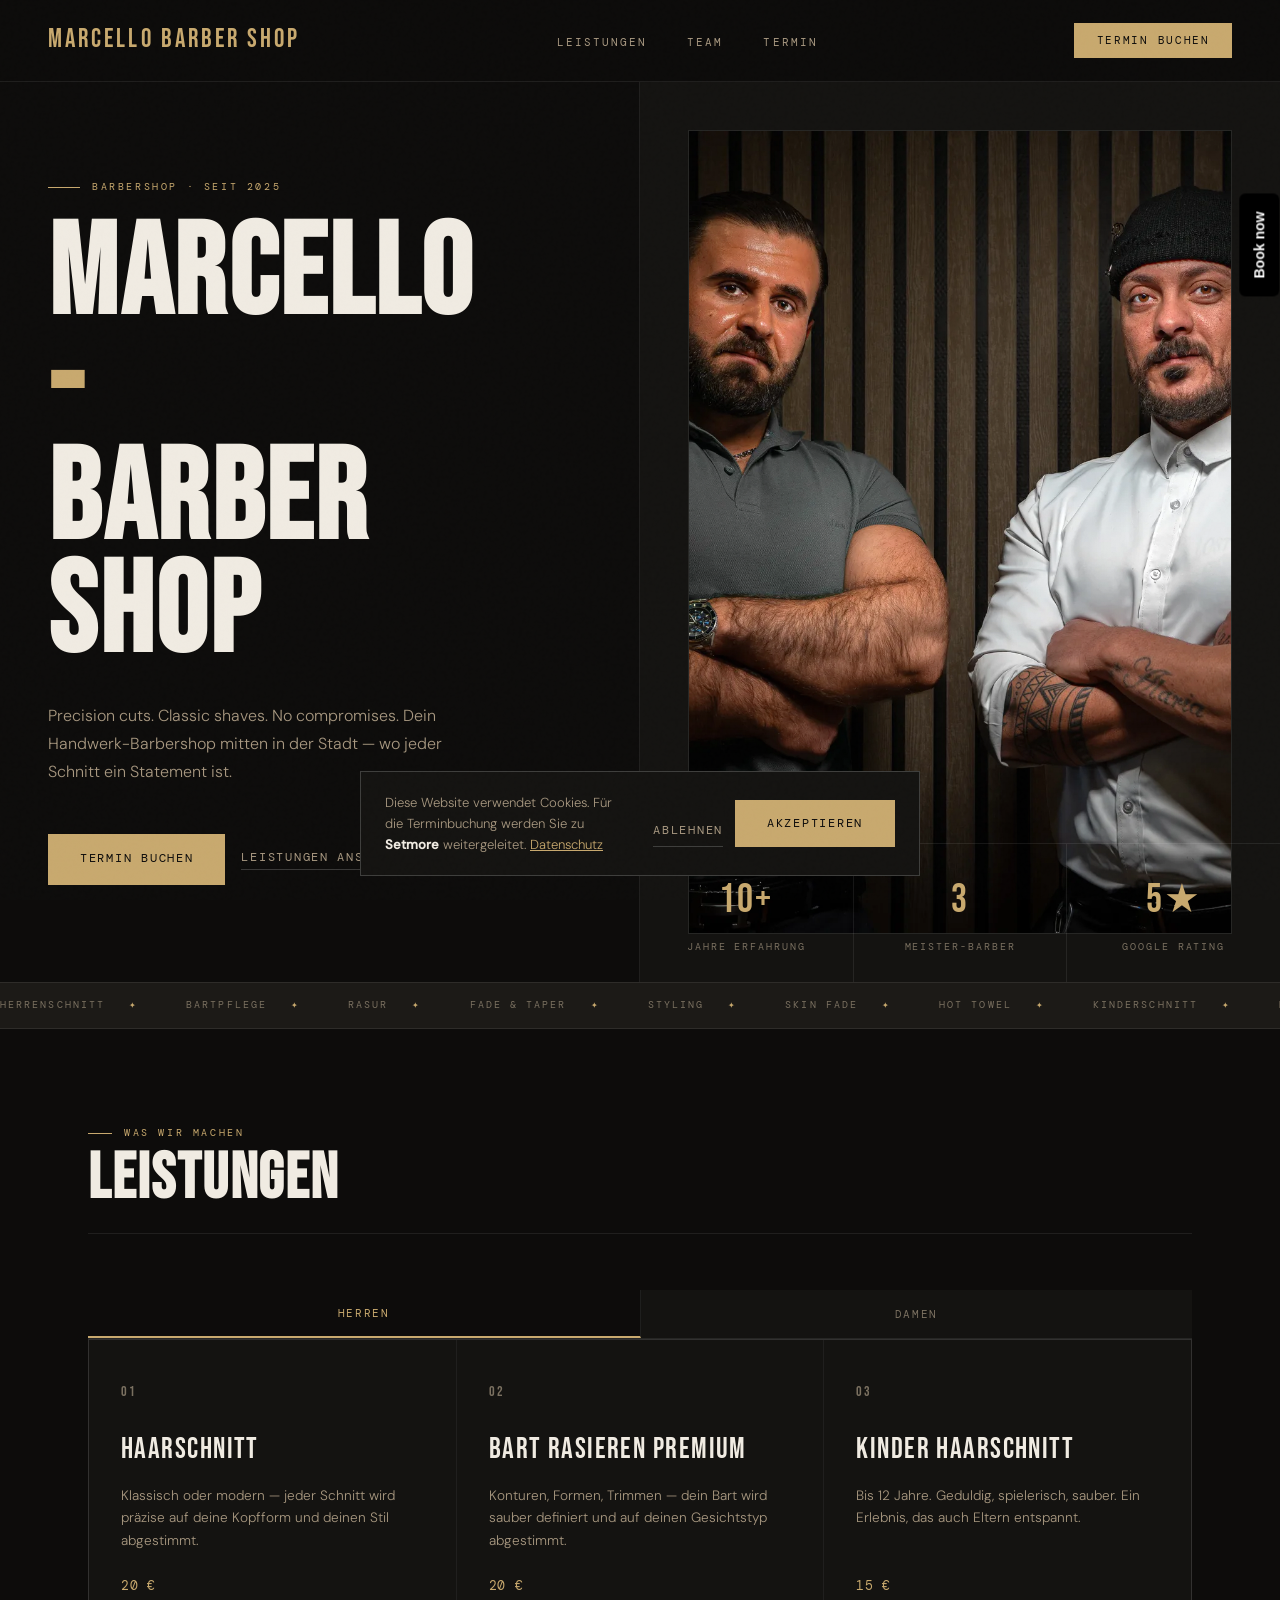
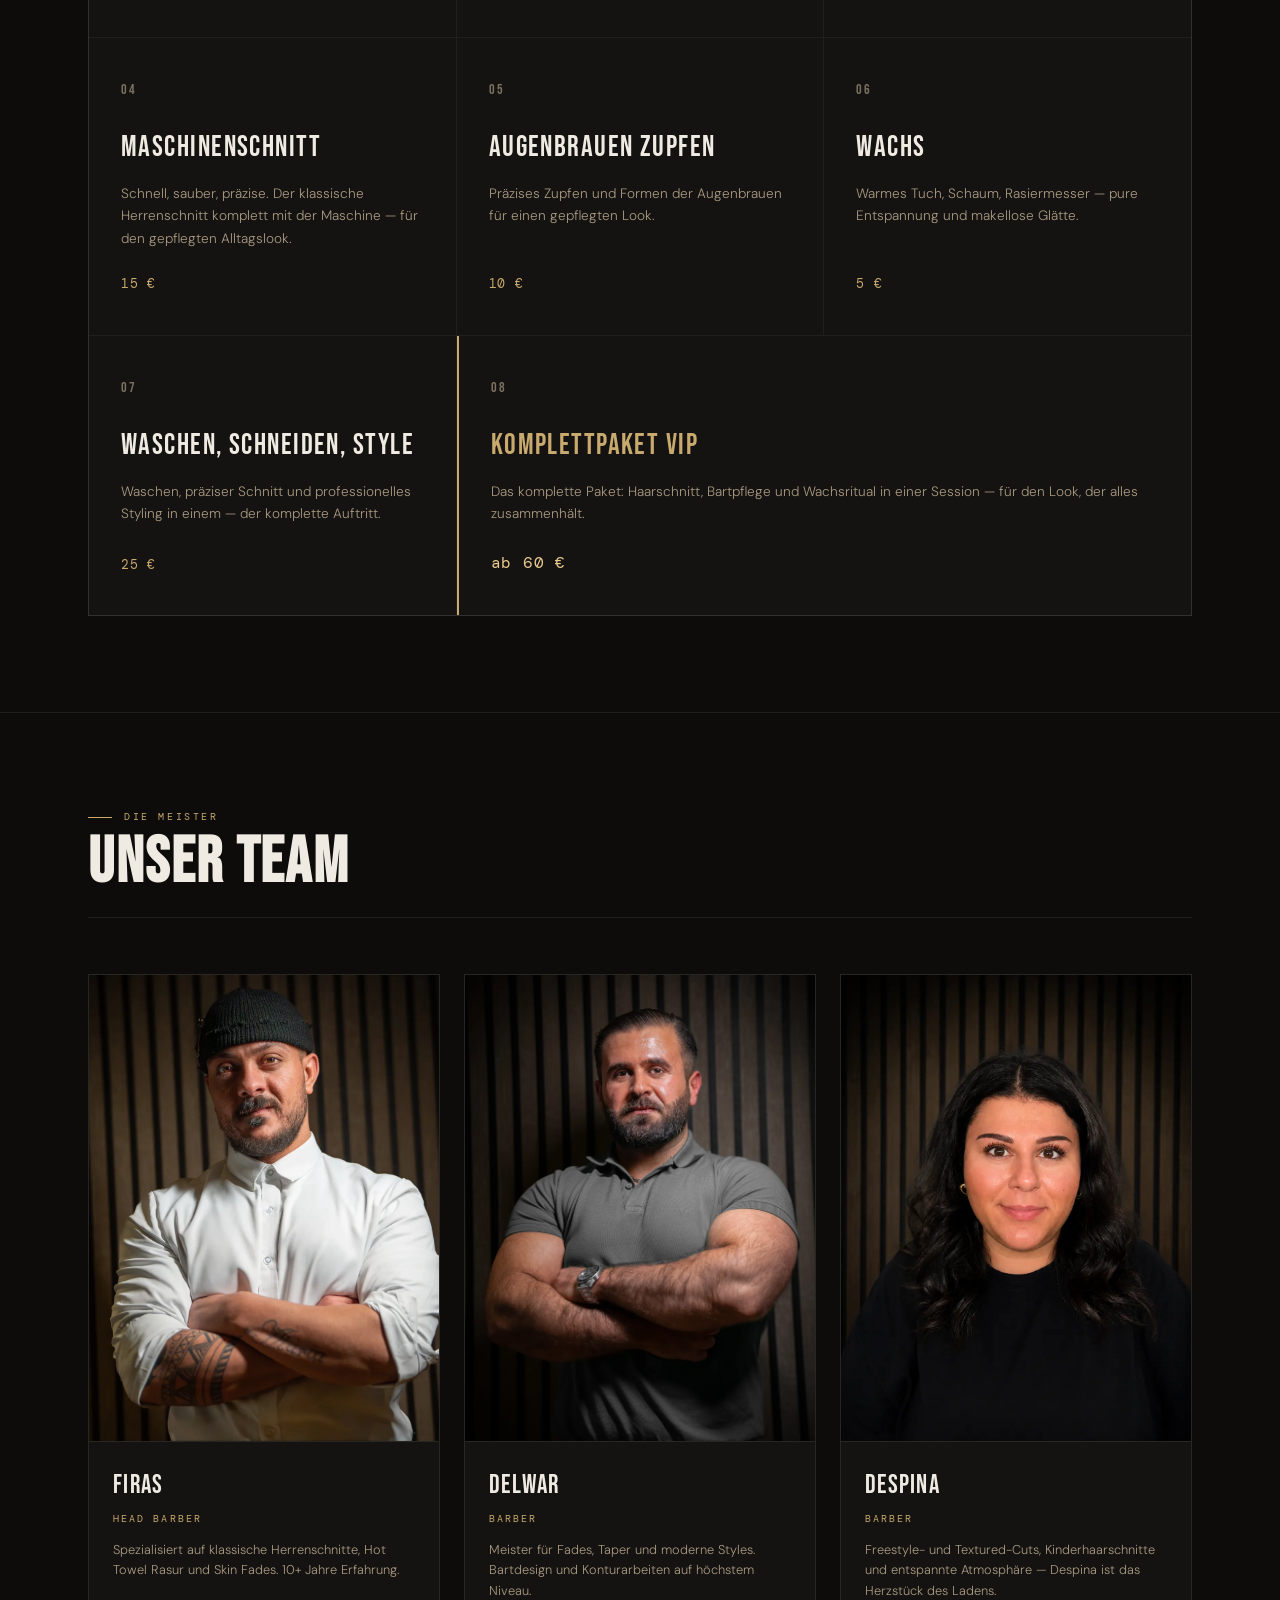
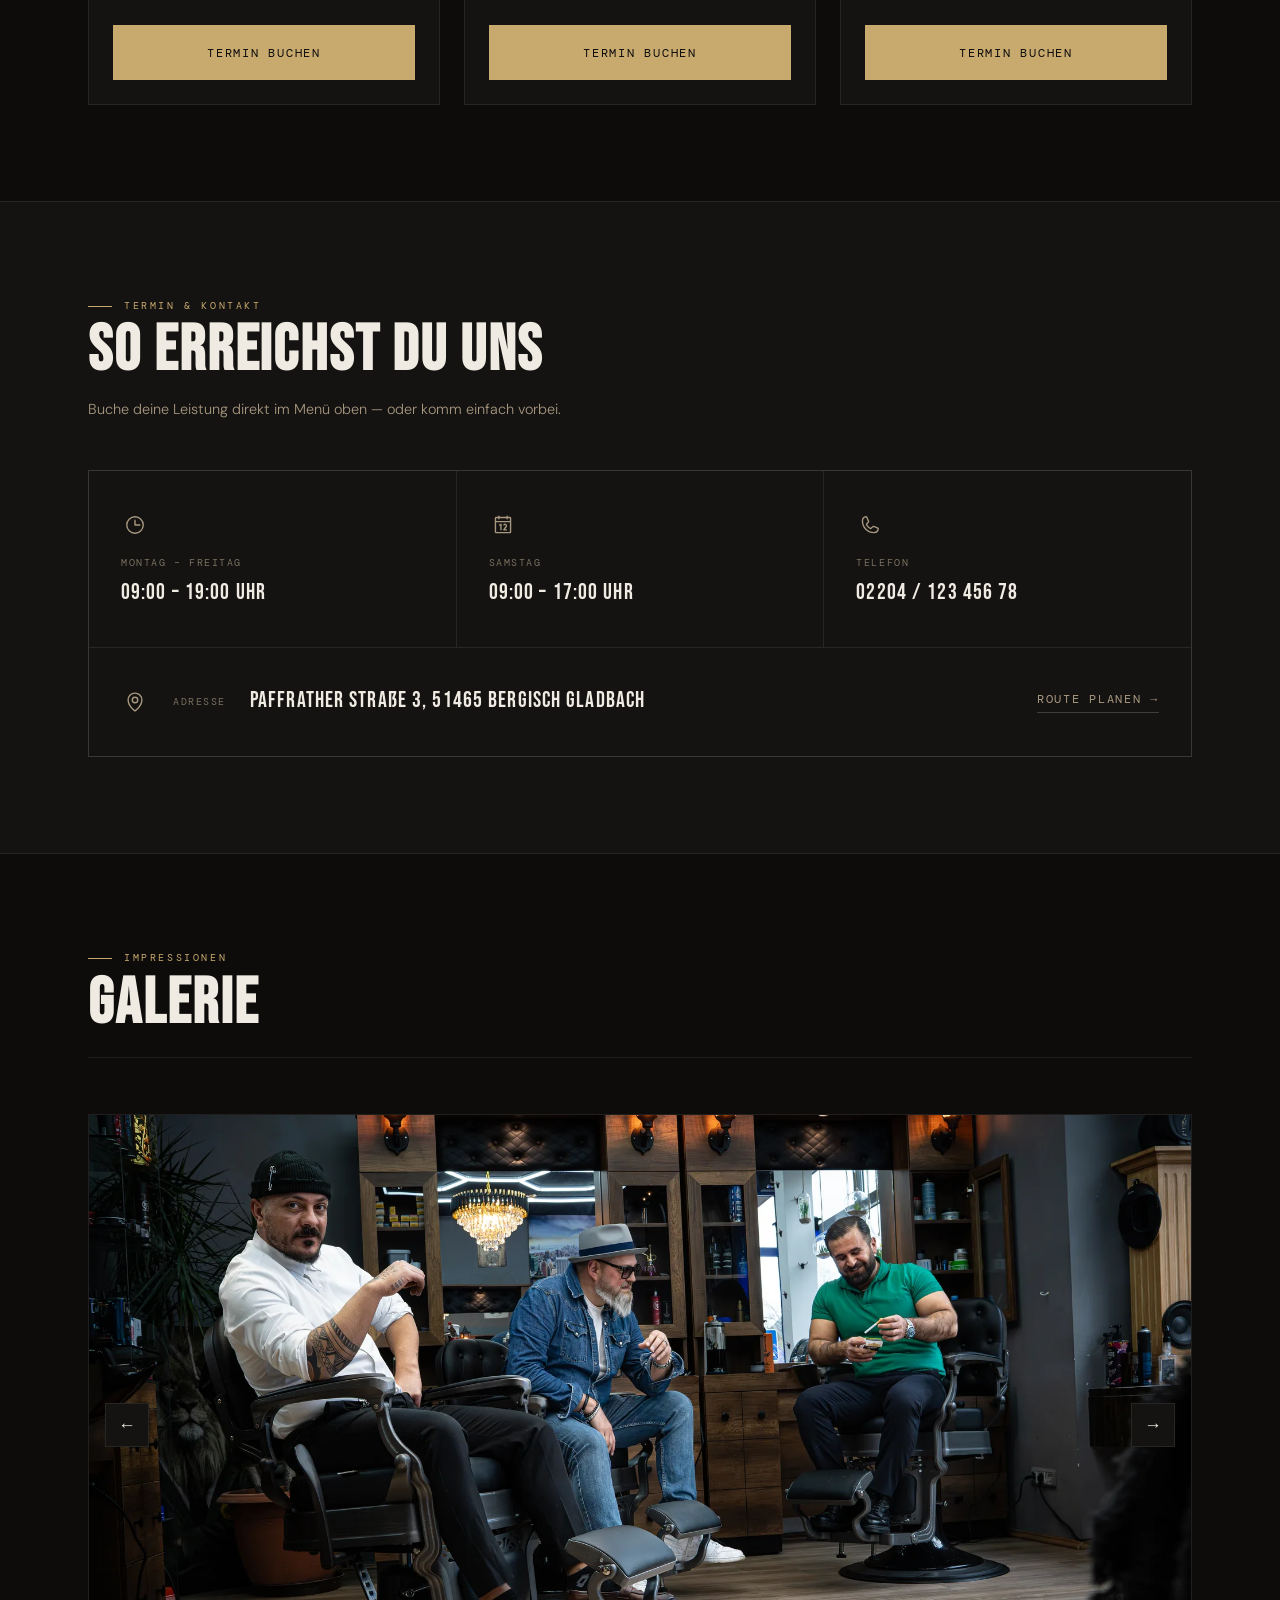
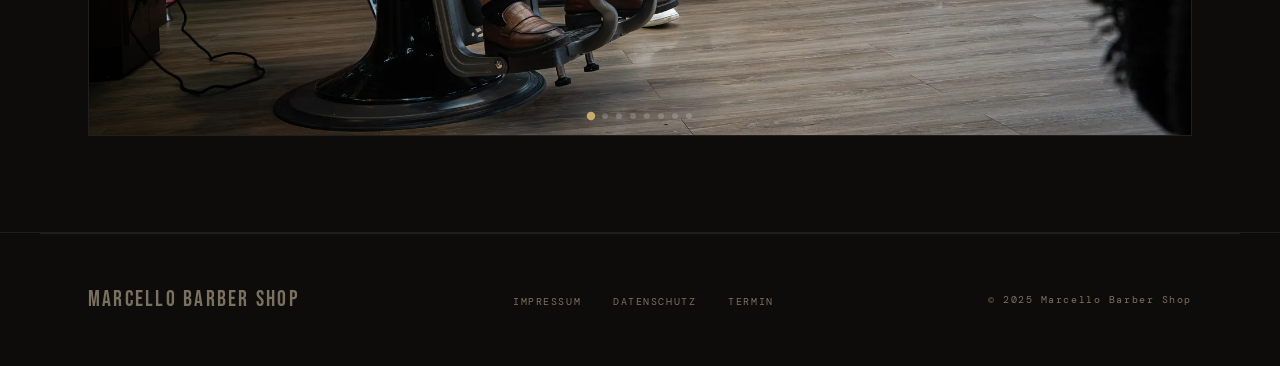
==== index.html @ 6a7c9339 "feat: implement cookie consent banner and integrate Setmore booking links for team members" ====
<!doctype html>
<html lang="de">
  <head>
    <meta charset="UTF-8" />
    <meta name="viewport" content="width=device-width, initial-scale=1.0" />
    <title>Marcello — Barbershop</title>
    <link rel="stylesheet" href="./assets/styles/fonts.css" />
    <link rel="stylesheet" href="./assets/styles/style.css" />
  </head>
  <body>
    <!-- COOKIE BANNER -->
    <div id="cookie-banner" class="cookie-banner" hidden>
      <p class="cookie-text">
        Diese Website verwendet Cookies. Für die Terminbuchung werden Sie zu
        <strong>Setmore</strong> weitergeleitet.
        <a href="./datenschutz.html">Datenschutz</a>
      </p>
      <div class="cookie-actions">
        <button id="cookie-decline" class="btn-secondary">Ablehnen</button>
        <button id="cookie-accept" class="btn-primary">Akzeptieren</button>
      </div>
    </div>

    <!-- NAV -->
    <nav>
      <a class="nav-logo" href="#">Marcello Barber Shop</a>
      <ul class="nav-links">
        <li><a href="#services">Leistungen</a></li>
        <li><a href="#team">Team</a></li>
        <li><a href="#booking">Termin</a></li>
      </ul>
      <a class="nav-cta" href="#booking">Termin buchen</a>
    </nav>

    <!-- HERO -->
    <section class="hero">
      <div class="hero-left">
        <div class="hero-eyebrow">Barbershop · seit 2025</div>
        <h1 class="hero-title">
          Marcello
          <span>-</span>
          Barber Shop
        </h1>
        <p class="hero-desc">
          Precision cuts. Classic shaves. No compromises. Dein
          Handwerk-Barbershop mitten in der Stadt — wo jeder Schnitt ein
          Statement ist.
        </p>
        <div class="hero-actions">
          <a class="btn-primary" href="#booking">Termin buchen</a>
          <a class="btn-secondary" href="#services">Leistungen ansehen</a>
        </div>
      </div>

      <div class="hero-right">
        <div class="hero-img-placeholder">
          <img
            src="./assets/images/hero-2.webp"
            alt="Bild des Friseursalons und des Teams"
            class="hero-img"
          />
        </div>

        <div class="hero-stat-strip">
          <div class="hero-stat">
            <span class="hero-stat-num">10+</span>
            <span class="hero-stat-label">Jahre Erfahrung</span>
          </div>
          <div class="hero-stat">
            <span class="hero-stat-num">3</span>
            <span class="hero-stat-label">Meister-Barber</span>
          </div>
          <div class="hero-stat">
            <span class="hero-stat-num">5★</span>
            <span class="hero-stat-label">Google Rating</span>
          </div>
        </div>
      </div>
    </section>

    <!-- MARQUEE -->
    <div class="marquee-wrap">
      <div class="marquee-track">
        <span class="marquee-item">Herrenschnitt</span>
        <span class="marquee-item">Bartpflege</span>
        <span class="marquee-item">Rasur</span>
        <span class="marquee-item">Fade & Taper</span>
        <span class="marquee-item">Styling</span>
        <span class="marquee-item">Skin Fade</span>
        <span class="marquee-item">Hot Towel</span>
        <span class="marquee-item">Kinderschnitt</span>
        <span class="marquee-item">Herrenschnitt</span>
        <span class="marquee-item">Bartpflege</span>
        <span class="marquee-item">Rasur</span>
        <span class="marquee-item">Fade & Taper</span>
        <span class="marquee-item">Styling</span>
        <span class="marquee-item">Skin Fade</span>
        <span class="marquee-item">Hot Towel</span>
        <span class="marquee-item">Kinderschnitt</span>
      </div>
    </div>

    <!-- SERVICES -->
    <section id="services" class="section">
      <div class="section-header fade-up">
        <div>
          <div class="section-label">Was wir machen</div>
          <h2 class="section-title">Leistungen</h2>
        </div>
      </div>

      <div class="barber-tabs fade-up" id="services-tabs">
        <button class="barber-tab active" data-tab="herren">Herren</button>
        <button class="barber-tab" data-tab="damen">Damen</button>
      </div>

      <div id="services-grid" class="services-grid"></div>
    </section>

    <script src="./assets/js/services.js"></script>

    <hr class="divider" />

    <!-- TEAM -->
    <section id="team" class="section">
      <div class="section-header fade-up">
        <div>
          <div class="section-label">Die Meister</div>
          <h2 class="section-title">Unser Team</h2>
        </div>
        <!-- <a class="btn-secondary" href="#booking">Barber wählen →</a> -->
      </div>

      <div class="team-grid">
        <div class="team-card fade-up">
          <div class="team-photo">
            <img
              src="./assets/images/firas-profile.webp"
              class="team-photo-inner"
              alt="Firas"
            />
          </div>
          <div class="team-info">
            <div class="team-name">Firas</div>
            <div class="team-role">Head Barber</div>
            <p class="team-spec">
              Spezialisiert auf klassische Herrenschnitte, Hot Towel Rasur und
              Skin Fades. 10+ Jahre Erfahrung.
            </p>
            <a
              class="btn-primary team-book-btn"
              href="https://barbershopmarcello.setmore.com/firas"
              target="_blank"
              rel="noopener noreferrer"
              >Termin buchen</a
            >
          </div>
        </div>
        <div class="team-card fade-up">
          <div class="team-photo">
            <img
              src="./assets/images/delwar-profile.webp"
              class="team-photo-inner"
              alt="Delwar"
            />
          </div>
          <div class="team-info">
            <div class="team-name">Delwar</div>
            <div class="team-role">Barber</div>
            <p class="team-spec">
              Meister für Fades, Taper und moderne Styles. Bartdesign und
              Konturarbeiten auf höchstem Niveau.
            </p>
            <a
              class="btn-primary team-book-btn"
              href="https://barbershopmarcello.setmore.com/delwar"
              target="_blank"
              rel="noopener noreferrer"
              >Termin buchen</a
            >
          </div>
        </div>
        <div class="team-card fade-up">
          <div class="team-photo">
            <img
              src="./assets/images/despina-profile.webp"
              class="team-photo-inner"
              alt="Despina"
            />
          </div>
          <div class="team-info">
            <div class="team-name">Despina</div>
            <div class="team-role">Barber</div>
            <p class="team-spec">
              Freestyle- und Textured-Cuts, Kinderhaarschnitte und entspannte
              Atmosphäre — Despina ist das Herzstück des Ladens.
            </p>
            <a
              class="btn-primary team-book-btn"
              href="https://barbershopmarcello.setmore.com/despina"
              target="_blank"
              rel="noopener noreferrer"
              >Termin buchen</a
            >
          </div>
        </div>
      </div>
    </section>

    <!-- BOOKING -->
    <section id="booking">
      <div class="booking-inner">
        <div class="booking-header fade-up">
          <div class="section-label">Termin & Kontakt</div>
          <h2 class="section-title">So erreichst du uns</h2>
          <p class="booking-sub">
            Buche deine Leistung direkt im Menü oben — oder komm einfach vorbei.
          </p>
        </div>

        <div class="info-grid fade-up">
          <div class="info-card">
            <div class="info-card-icon">
              <img
                src="./assets/icons/clock.svg"
                alt="Öffnungszeiten"
                width="22"
                height="22"
              />
            </div>
            <div class="info-card-label">Montag – Freitag</div>
            <div class="info-card-value">09:00 – 19:00 Uhr</div>
          </div>

          <div class="info-card">
            <div class="info-card-icon">
              <img
                src="./assets/icons/calendar.svg"
                alt="Samstag"
                width="22"
                height="22"
              />
            </div>
            <div class="info-card-label">Samstag</div>
            <div class="info-card-value">09:00 – 17:00 Uhr</div>
          </div>

          <div class="info-card">
            <div class="info-card-icon">
              <img
                src="./assets/icons/phone.svg"
                alt="Telefon"
                width="22"
                height="22"
              />
            </div>
            <div class="info-card-label">Telefon</div>
            <div class="info-card-value">
              <a class="phone-link" href="tel:0220412345678"
                >02204 / 123 456 78</a
              >
            </div>
          </div>

          <div class="info-card info-card--wide">
            <div class="info-card-icon">
              <img
                src="./assets/icons/map-pin.svg"
                alt="Adresse"
                width="22"
                height="22"
              />
            </div>
            <div class="info-card-label">Adresse</div>
            <div class="info-card-value">
              Paffrather Straße 3, 51465 Bergisch Gladbach
            </div>
            <a
              href="https://maps.app.goo.gl/yTPuYgtQNsbe4wLJ9"
              target="_blank"
              class="btn-secondary info-card-cta"
              >Route planen →</a
            >
          </div>
        </div>
      </div>
    </section>

    <!-- GALLERY -->
    <section id="gallery" class="section">
      <div class="section-header fade-up">
        <div>
          <div class="section-label">Impressionen</div>
          <h2 class="section-title">Galerie</h2>
        </div>
      </div>

      <div class="slider-wrapper fade-up">
        <div class="slider" id="gallery-slider">
          <div class="slide">
            <img
              src="./assets/images/hero.webp"
              alt="Barbershop Impressionen"
            />
          </div>
          <div class="slide">
            <img
              src="./assets/images/A7408112.webp"
              alt="Barbershop Impressionen"
            />
          </div>
          <div class="slide">
            <img
              src="./assets/images/A7408158.webp"
              alt="Barbershop Impressionen"
            />
          </div>
          <div class="slide">
            <img
              src="./assets/images/A7408289.webp"
              alt="Barbershop Impressionen"
            />
          </div>
          <div class="slide">
            <img
              src="./assets/images/A7408264.webp"
              alt="Barbershop Impressionen"
            />
          </div>
          <div class="slide">
            <img
              src="./assets/images/A7408297.webp"
              alt="Barbershop Impressionen"
            />
          </div>
          <div class="slide">
            <img
              src="./assets/images/A7408336.webp"
              alt="Barbershop Impressionen"
            />
          </div>
          <div class="slide">
            <img
              src="./assets/images/A7408485.webp"
              alt="Barbershop Impressionen"
            />
          </div>
        </div>

        <button
          class="slider-btn slider-btn--prev"
          aria-label="Vorheriges Bild"
        >
          &#8592;
        </button>
        <button class="slider-btn slider-btn--next" aria-label="Nächstes Bild">
          &#8594;
        </button>

        <div class="slider-dots" id="slider-dots"></div>
      </div>
    </section>

    <hr class="divider" />

    <!-- FOOTER -->
    <footer>
      <div class="footer-logo">Marcello Barber Shop</div>
      <ul class="footer-links">
        <li><a href="./impressum.html">Impressum</a></li>
        <li><a href="./datenschutz.html">Datenschutz</a></li>
        <li><a href="#booking">Termin</a></li>
      </ul>
      <div class="footer-copy">© 2025 Marcello Barber Shop</div>
    </footer>

    <script>
      (function () {
        const slider = document.getElementById("gallery-slider");
        const dotsContainer = document.getElementById("slider-dots");
        const slides = slider.querySelectorAll(".slide");
        let current = 0;

        slides.forEach((_, i) => {
          const dot = document.createElement("button");
          dot.className = "slider-dot" + (i === 0 ? " active" : "");
          dot.setAttribute("aria-label", `Bild ${i + 1}`);
          dot.addEventListener("click", () => goTo(i));
          dotsContainer.appendChild(dot);
        });

        function goTo(n) {
          current = (n + slides.length) % slides.length;
          slider.style.transform = `translateX(-${current * 100}%)`;
          dotsContainer
            .querySelectorAll(".slider-dot")
            .forEach((d, i) => d.classList.toggle("active", i === current));
        }

        document
          .querySelector(".slider-btn--prev")
          .addEventListener("click", () => goTo(current - 1));
        document
          .querySelector(".slider-btn--next")
          .addEventListener("click", () => goTo(current + 1));

        let touchStartX = 0;
        slider.addEventListener(
          "touchstart",
          (e) => {
            touchStartX = e.touches[0].clientX;
          },
          { passive: true },
        );
        slider.addEventListener("touchend", (e) => {
          const diff = touchStartX - e.changedTouches[0].clientX;
          if (Math.abs(diff) > 50) goTo(diff > 0 ? current + 1 : current - 1);
        });
      })();
    </script>

    <script>
      const obs = new IntersectionObserver(
        (entries) => {
          entries.forEach((e) => {
            if (e.isIntersecting) {
              e.target.classList.add("visible");
              obs.unobserve(e.target);
            }
          });
        },
        { threshold: 0.1, rootMargin: "0px 0px -40px 0px" },
      );
      document.querySelectorAll(".fade-up").forEach((el) => obs.observe(el));
    </script>

    <script src="./assets/js/booking-modal.js"></script>
    <script
      id="anywhere_book_now_script"
      src="https://assets.setmore.com/integration/book-now/live/v1/anywhere-book-now.js"
    ></script>
    <button
      id="Anywhere_button_iframe"
      class="anywhere-book-now-button"
      style="
        background-color: #000;
        color: #fff;
        border: none;
        padding: 12px 18px;
        font-size: 14px;
        font-weight: 600;
        border-radius: 6px;
        cursor: pointer;
        position: fixed;
        right: 0;
        top: 25%;
        z-index: 9999;
        transform: translate(30%, 0) rotate(-90deg);
      "
      data-booking-url="https://barbershopmarcello.setmore.com"
      data-new-tab="false"
    >
      Book now
    </button>
  </body>
</html>
---- assets/styles/fonts.css ----
/* Bebas Neue */
@font-face {
  font-family: 'Bebas Neue';
  src: url('../fonts/Bebas_Neue/BebasNeue-Regular.ttf') format('truetype');
  font-weight: 400;
  font-style: normal;
  font-display: swap;
}

/* DM Sans */
@font-face {
  font-family: 'DM Sans';
  src: url('../fonts/DM_Sans/static/DMSans-Light.ttf') format('truetype');
  font-weight: 300;
  font-style: normal;
  font-display: swap;
}

@font-face {
  font-family: 'DM Sans';
  src: url('../fonts/DM_Sans/static/DMSans-Regular.ttf') format('truetype');
  font-weight: 400;
  font-style: normal;
  font-display: swap;
}

@font-face {
  font-family: 'DM Sans';
  src: url('../fonts/DM_Sans/static/DMSans-Medium.ttf') format('truetype');
  font-weight: 500;
  font-style: normal;
  font-display: swap;
}

/* DM Mono */
@font-face {
  font-family: 'DM Mono';
  src: url('../fonts/DM_Mono/DMMono-Regular.ttf') format('truetype');
  font-weight: 400;
  font-style: normal;
  font-display: swap;
}

@font-face {
  font-family: 'DM Mono';
  src: url('../fonts/DM_Mono/DMMono-Medium.ttf') format('truetype');
  font-weight: 500;
  font-style: normal;
  font-display: swap;
}
---- assets/styles/style.css ----
/* Marcello Barber Shop - Main Stylesheet */
/* Imports all modular CSS files */

@import url("base.css");
@import url("navigation.css");
@import url("hero.css");
@import url("components.css");
@import url("sections.css");
@import url("legal.css");
@import url("footer.css");
@import url("responsive.css");
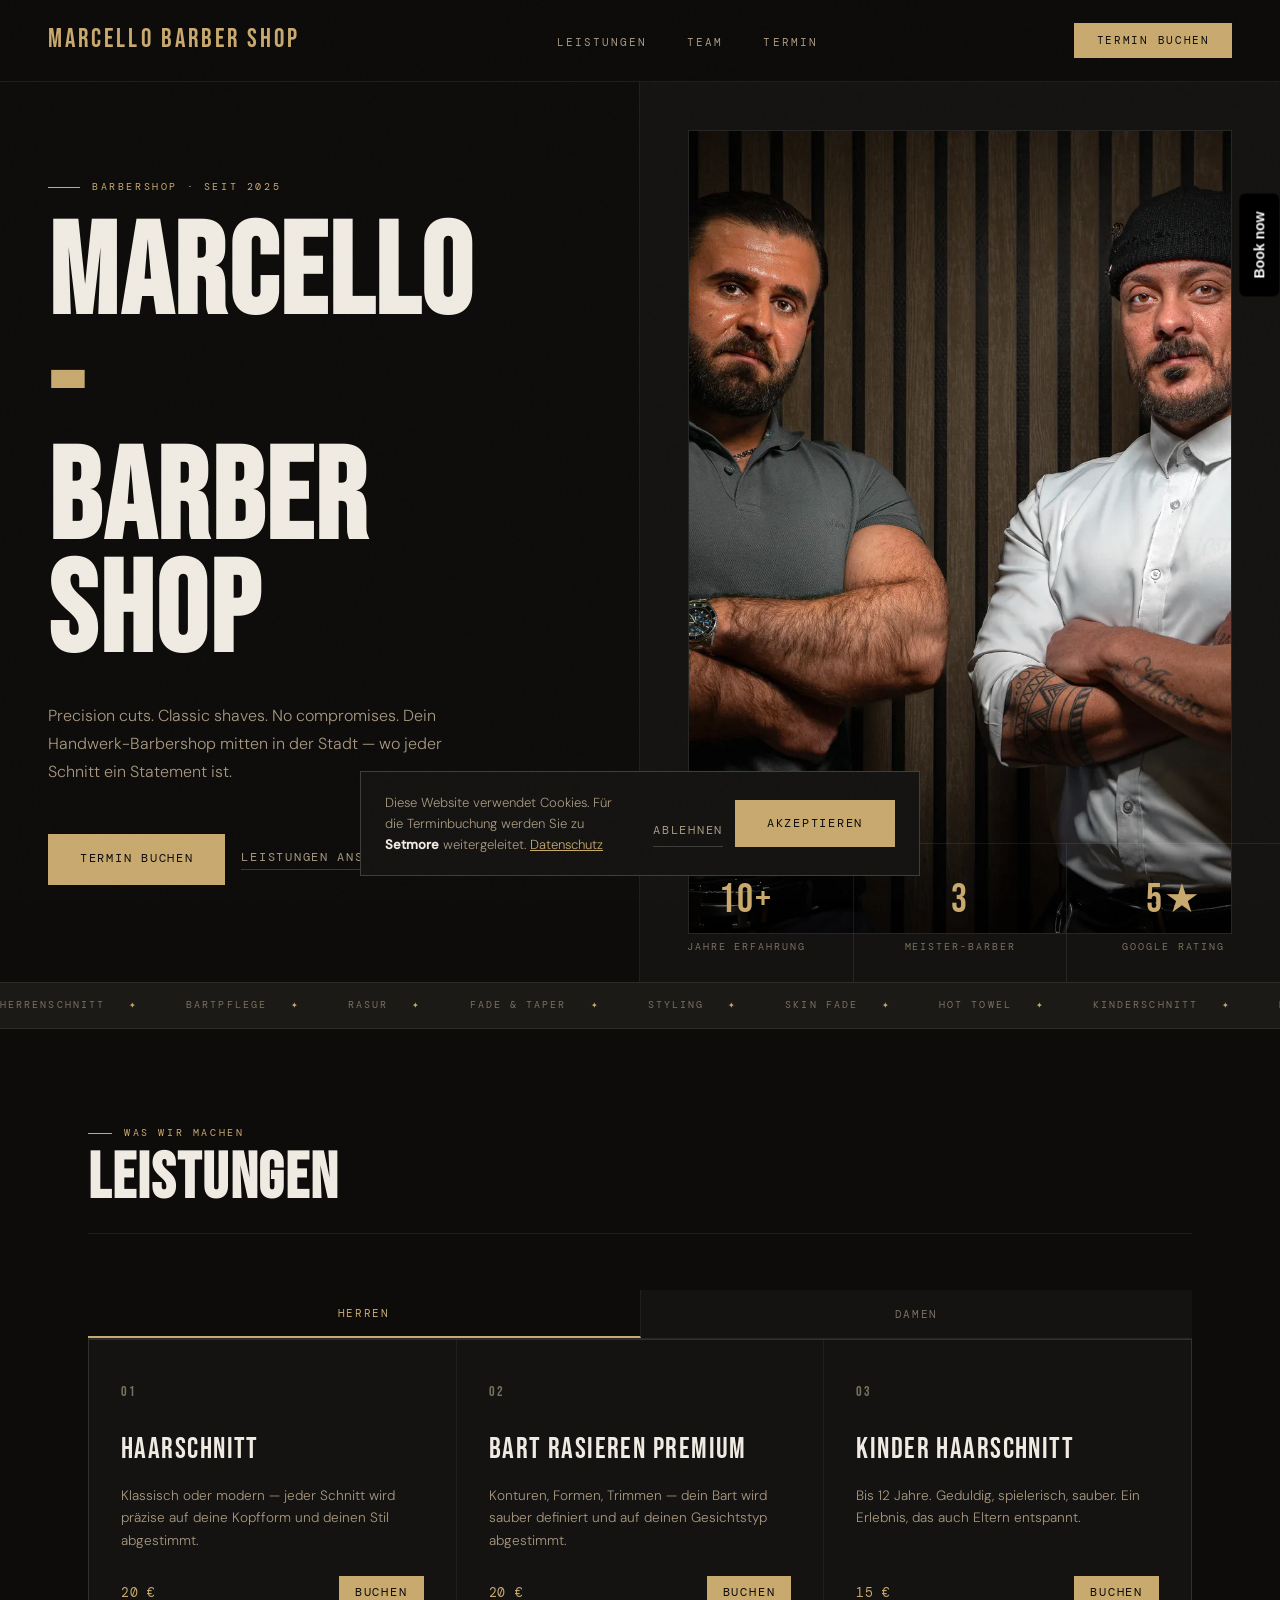
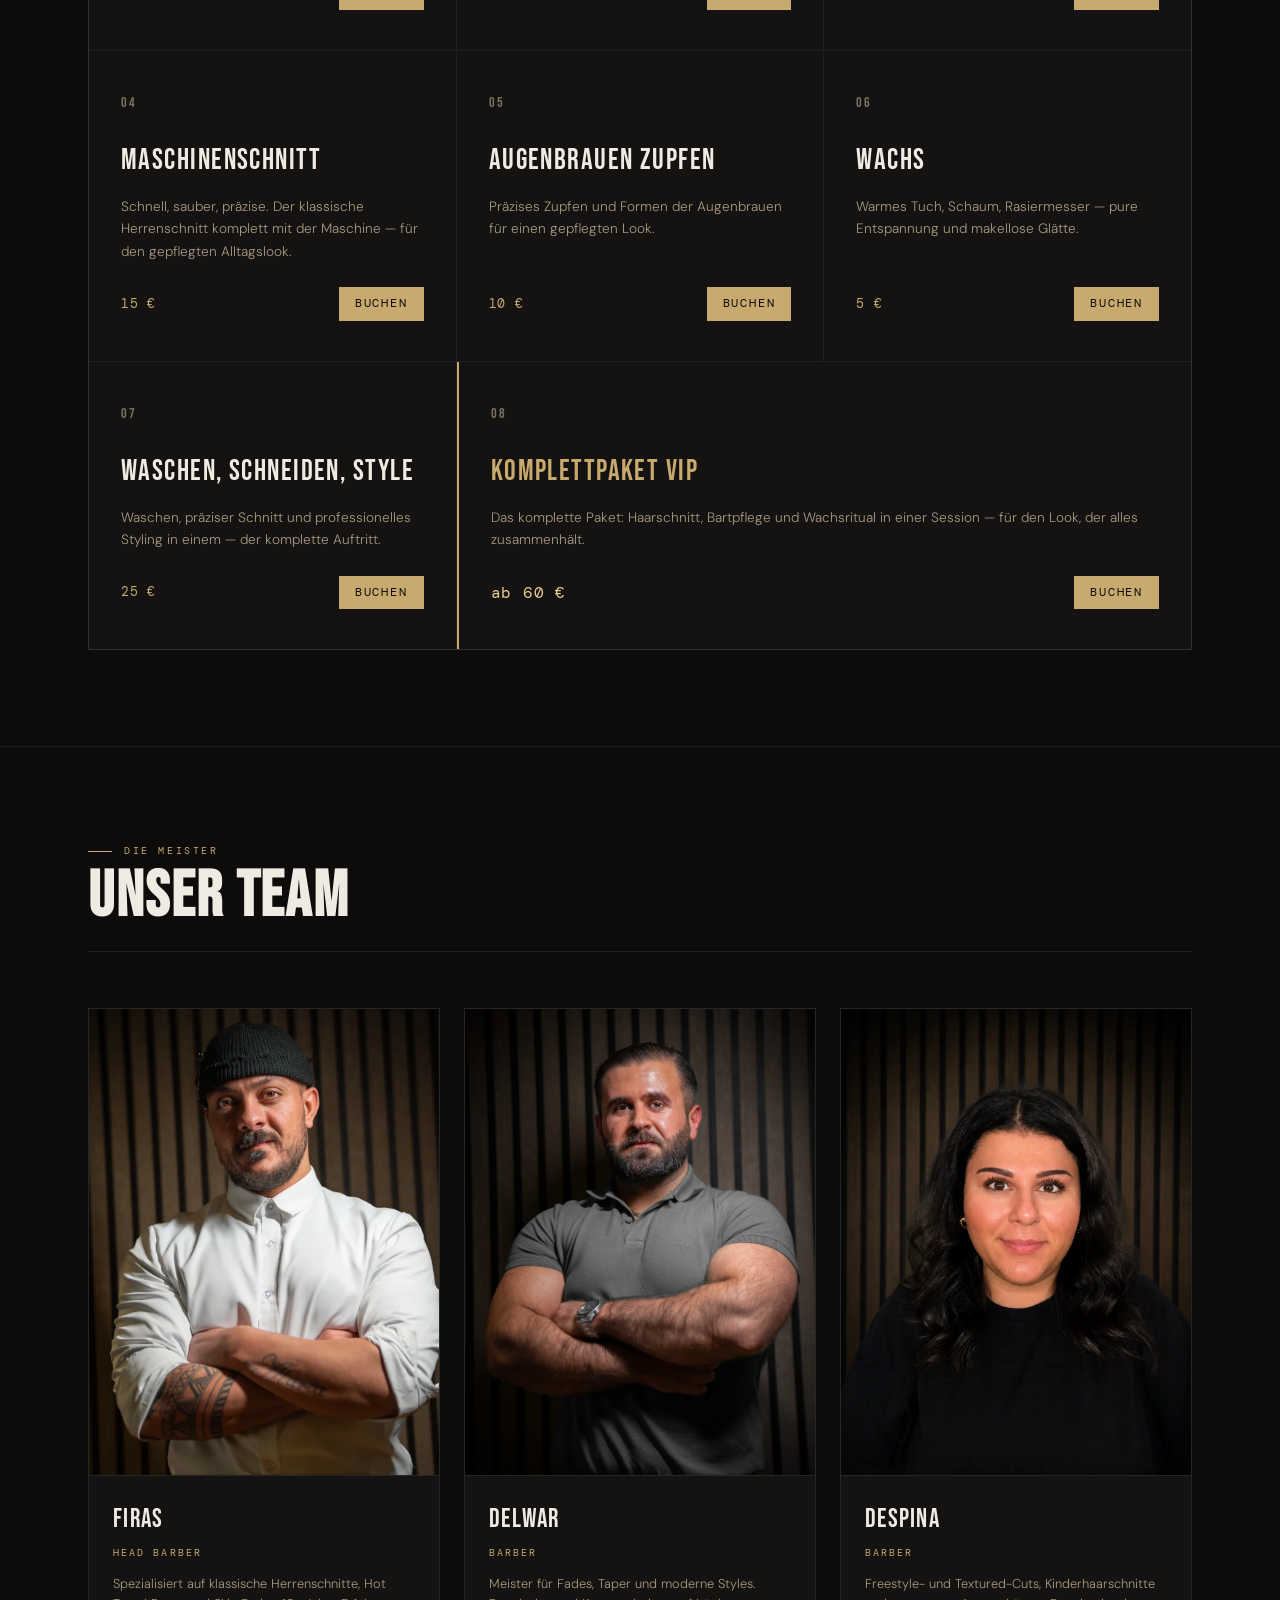
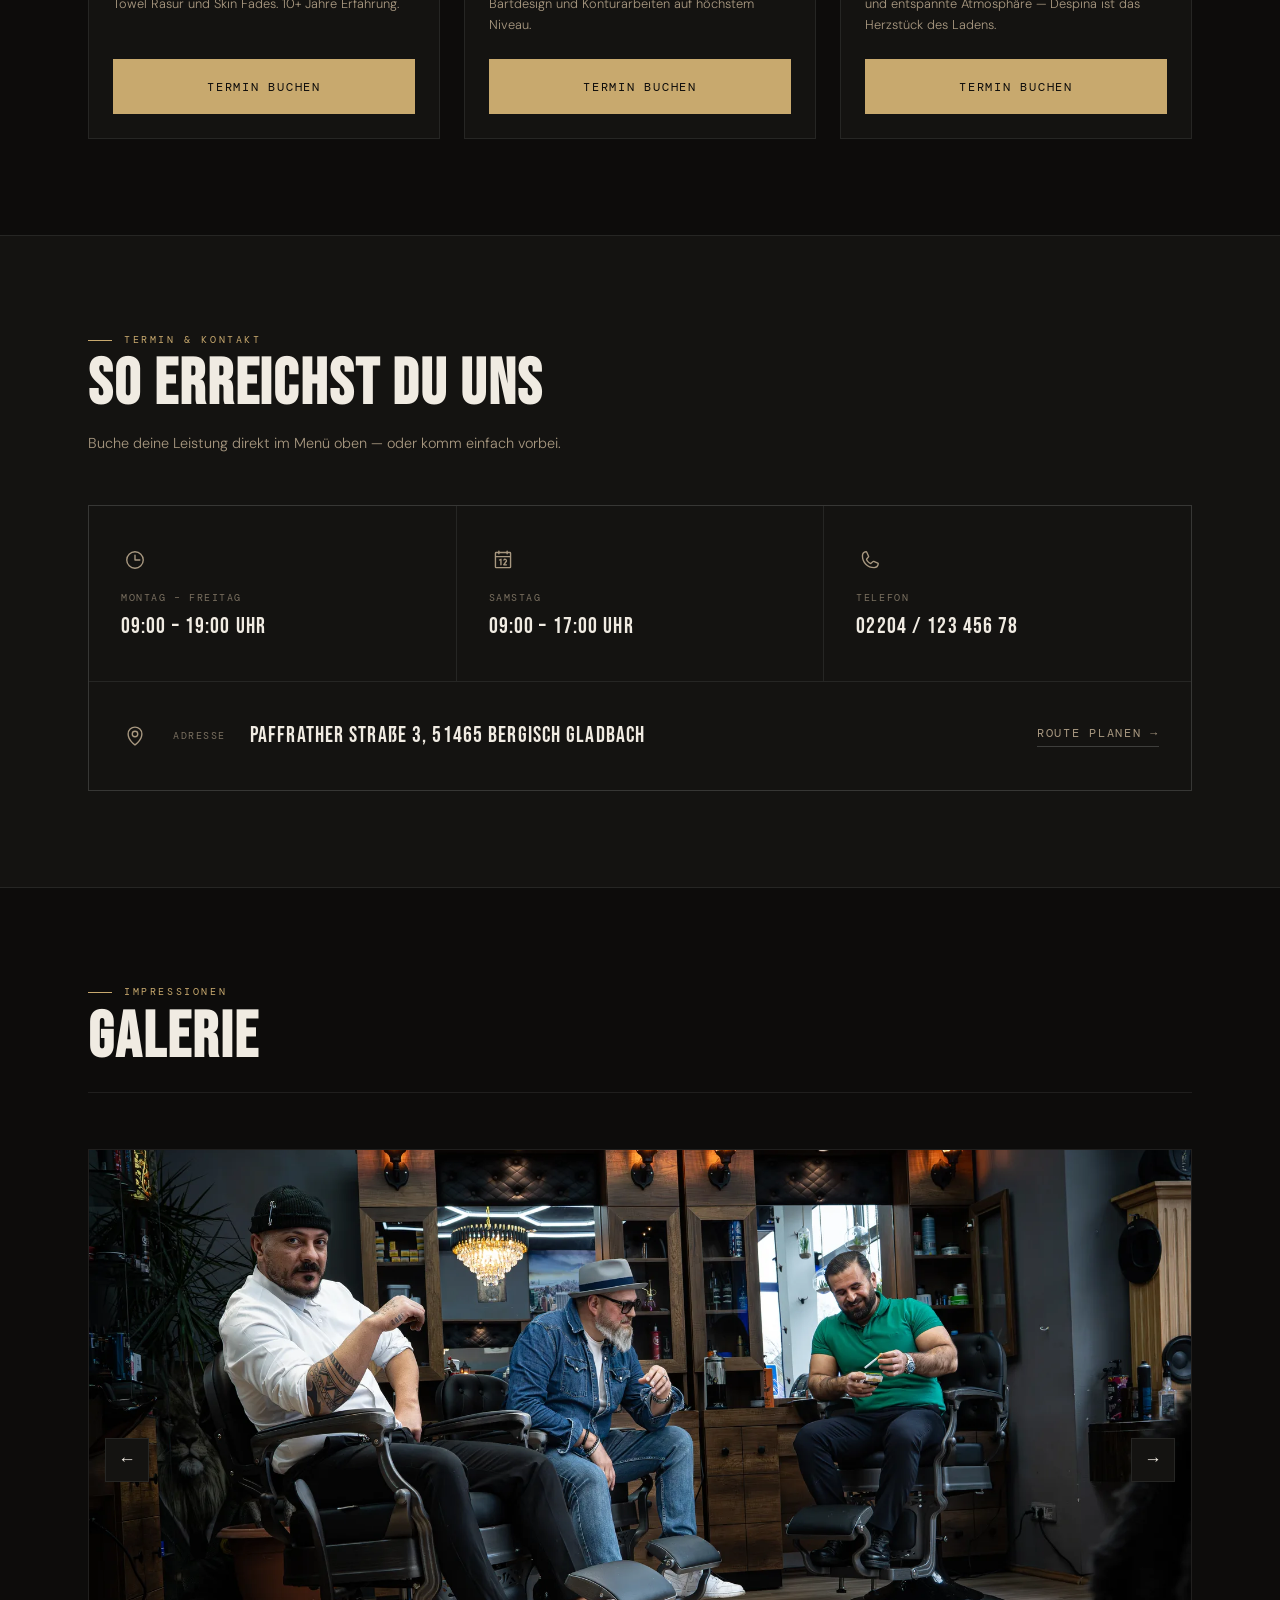
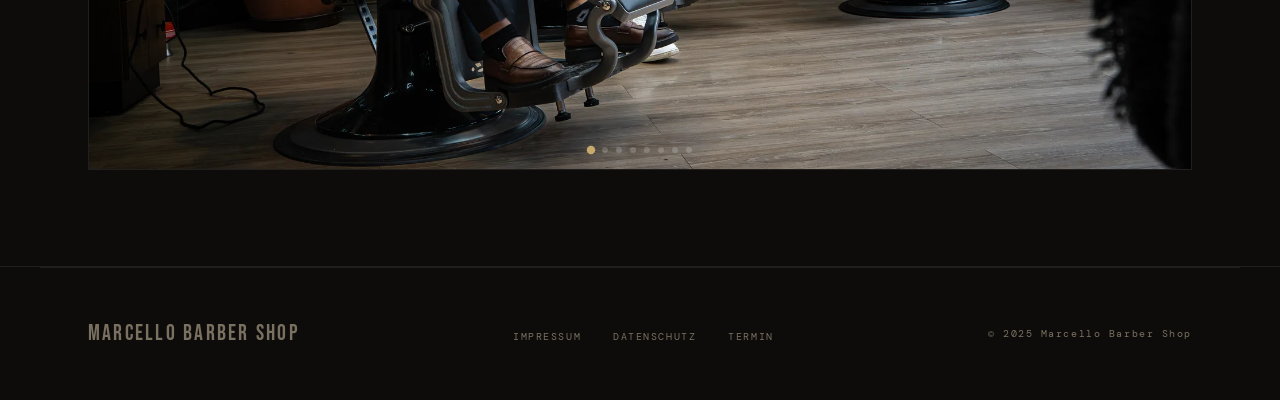
==== commit 9685bb67: "chore: add comment to force update GitHub Pages" ====
--- a/index.html
+++ b/index.html
@@ -464,3 +464,4 @@
     </button>
   </body>
 </html>
+<!-- force update gh pages -->
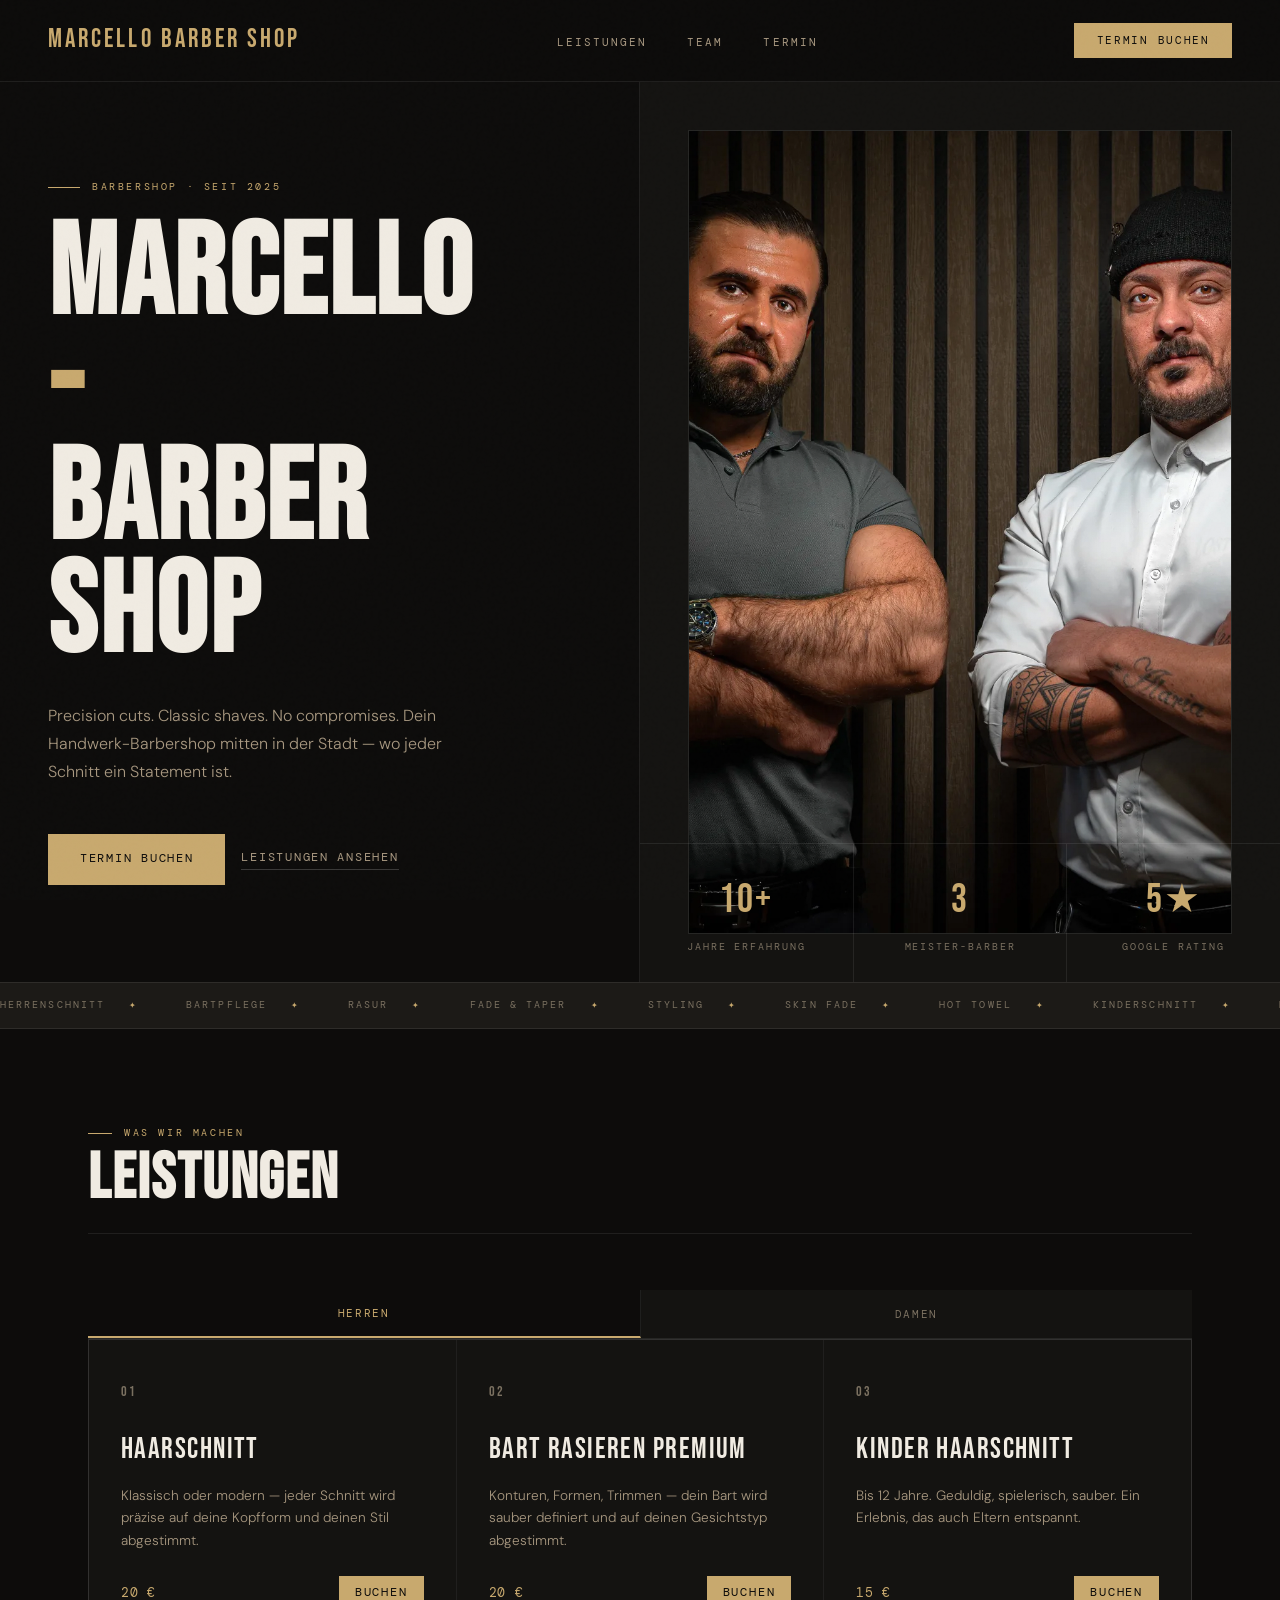
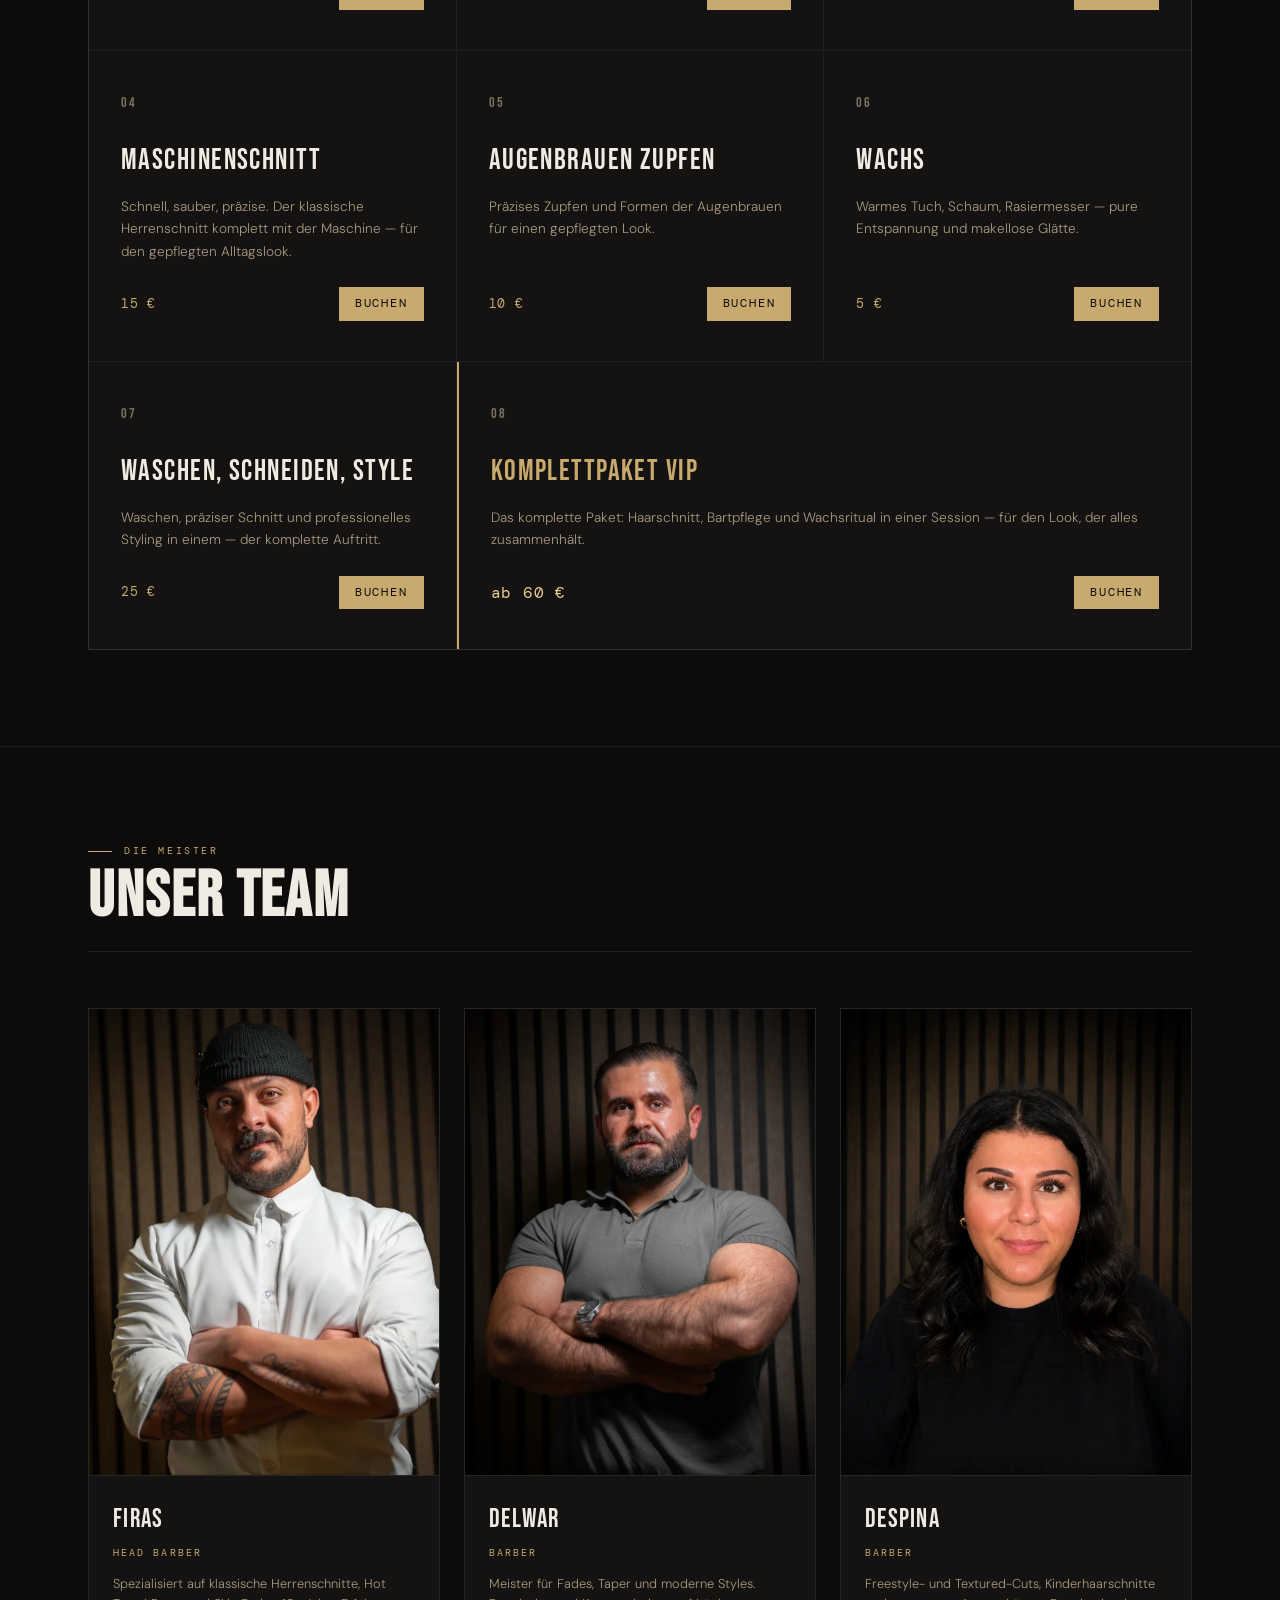
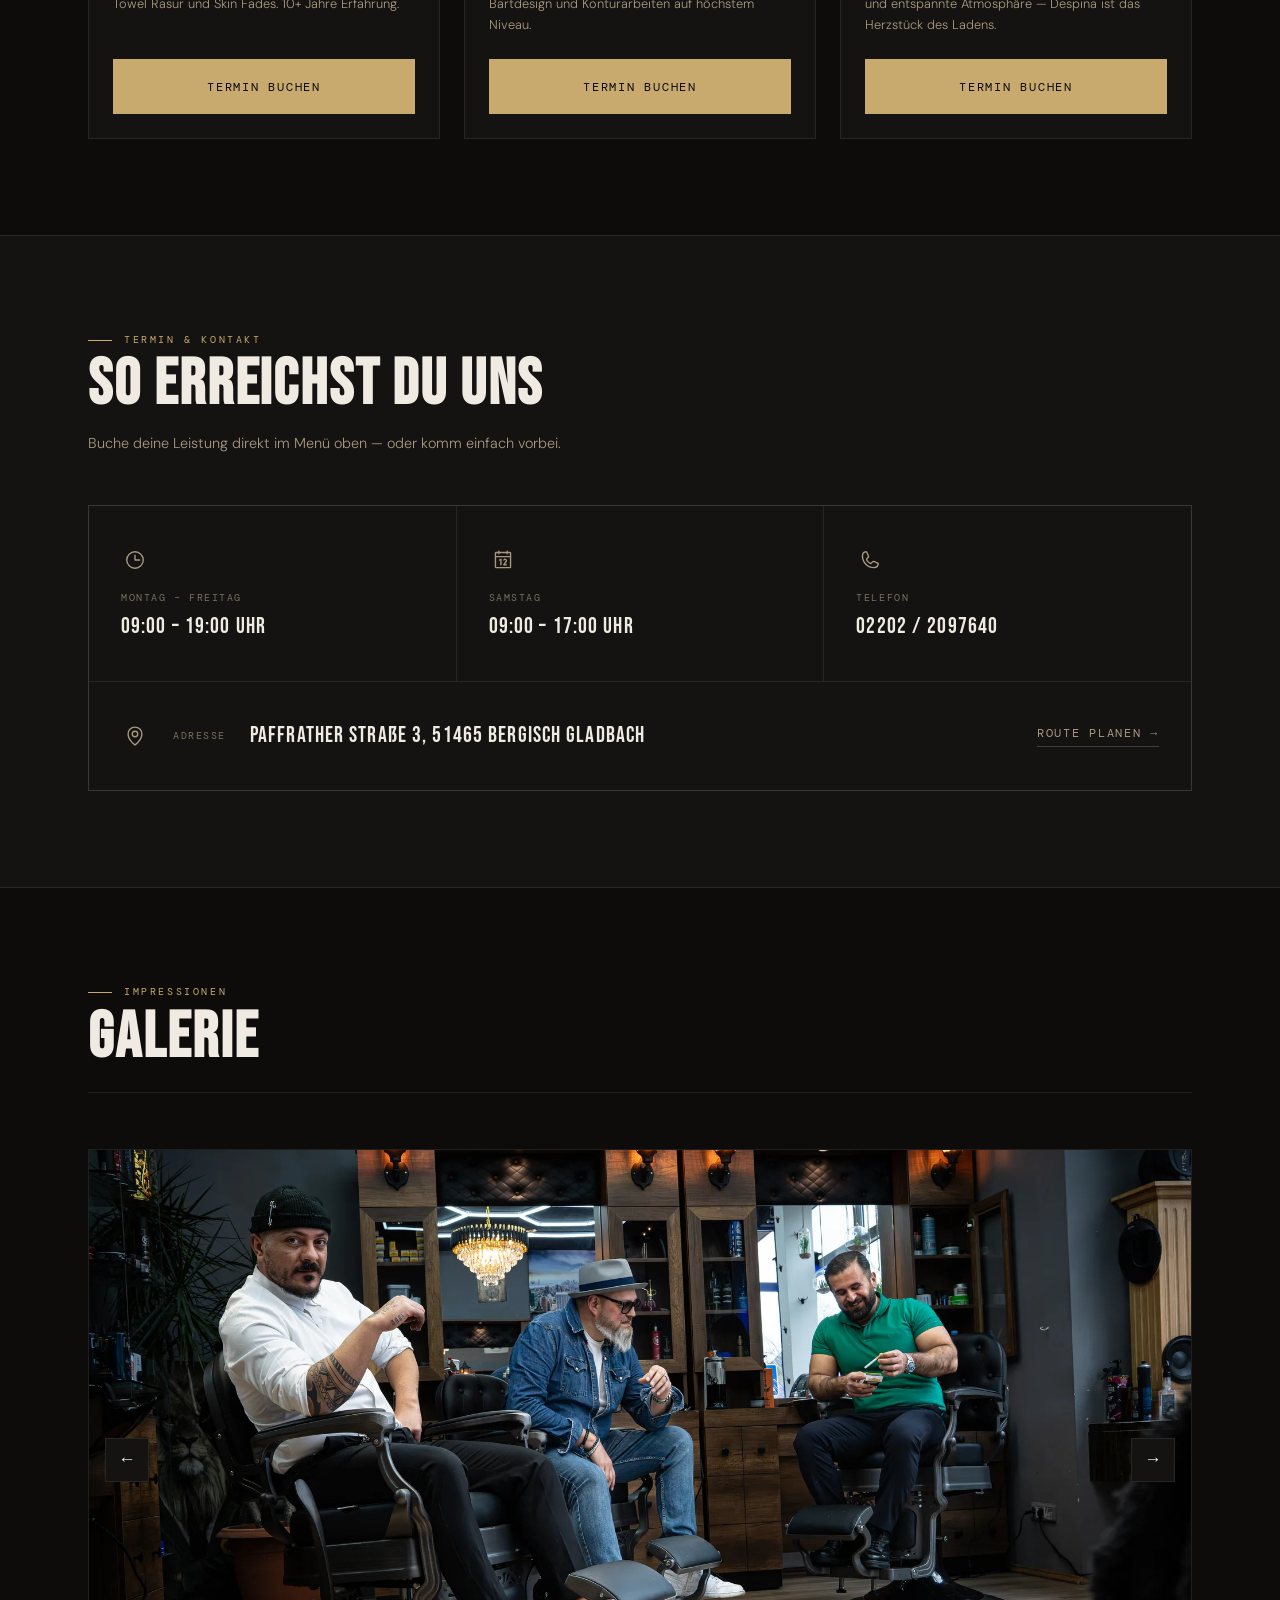
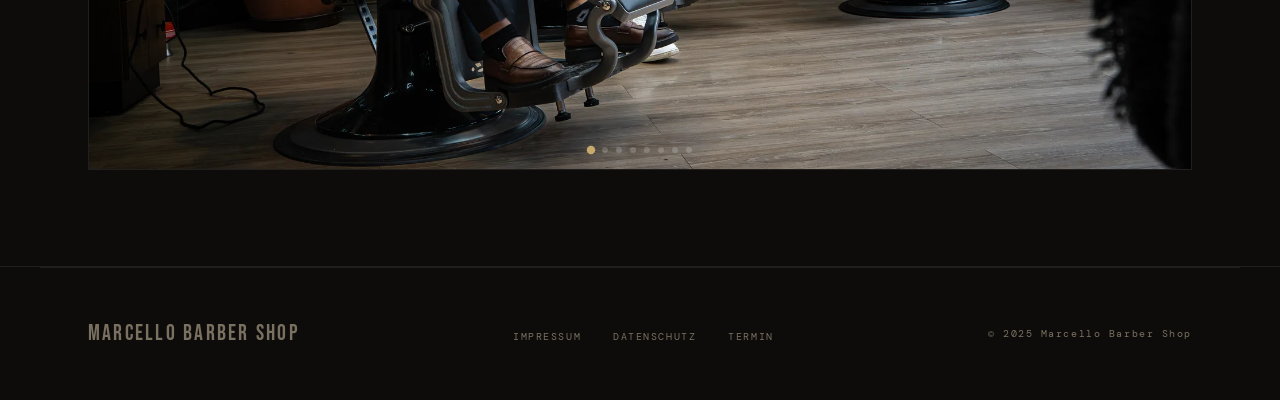
==== commit 053bc195: "feat: remove booking modal script and button for cleaner code" ====
--- a/index.html
+++ b/index.html
@@ -256,8 +256,8 @@
             </div>
             <div class="info-card-label">Telefon</div>
             <div class="info-card-value">
-              <a class="phone-link" href="tel:0220412345678"
-                >02204 / 123 456 78</a
+              <a class="phone-link" href="tel:022022097640"
+                >02202 / 2097640</a
               >
             </div>
           </div>
@@ -433,35 +433,6 @@
       );
       document.querySelectorAll(".fade-up").forEach((el) => obs.observe(el));
     </script>
-
-    <script src="./assets/js/booking-modal.js"></script>
-    <script
-      id="anywhere_book_now_script"
-      src="https://assets.setmore.com/integration/book-now/live/v1/anywhere-book-now.js"
-    ></script>
-    <button
-      id="Anywhere_button_iframe"
-      class="anywhere-book-now-button"
-      style="
-        background-color: #000;
-        color: #fff;
-        border: none;
-        padding: 12px 18px;
-        font-size: 14px;
-        font-weight: 600;
-        border-radius: 6px;
-        cursor: pointer;
-        position: fixed;
-        right: 0;
-        top: 25%;
-        z-index: 9999;
-        transform: translate(30%, 0) rotate(-90deg);
-      "
-      data-booking-url="https://barbershopmarcello.setmore.com"
-      data-new-tab="false"
-    >
-      Book now
-    </button>
   </body>
 </html>
 <!-- force update gh pages -->
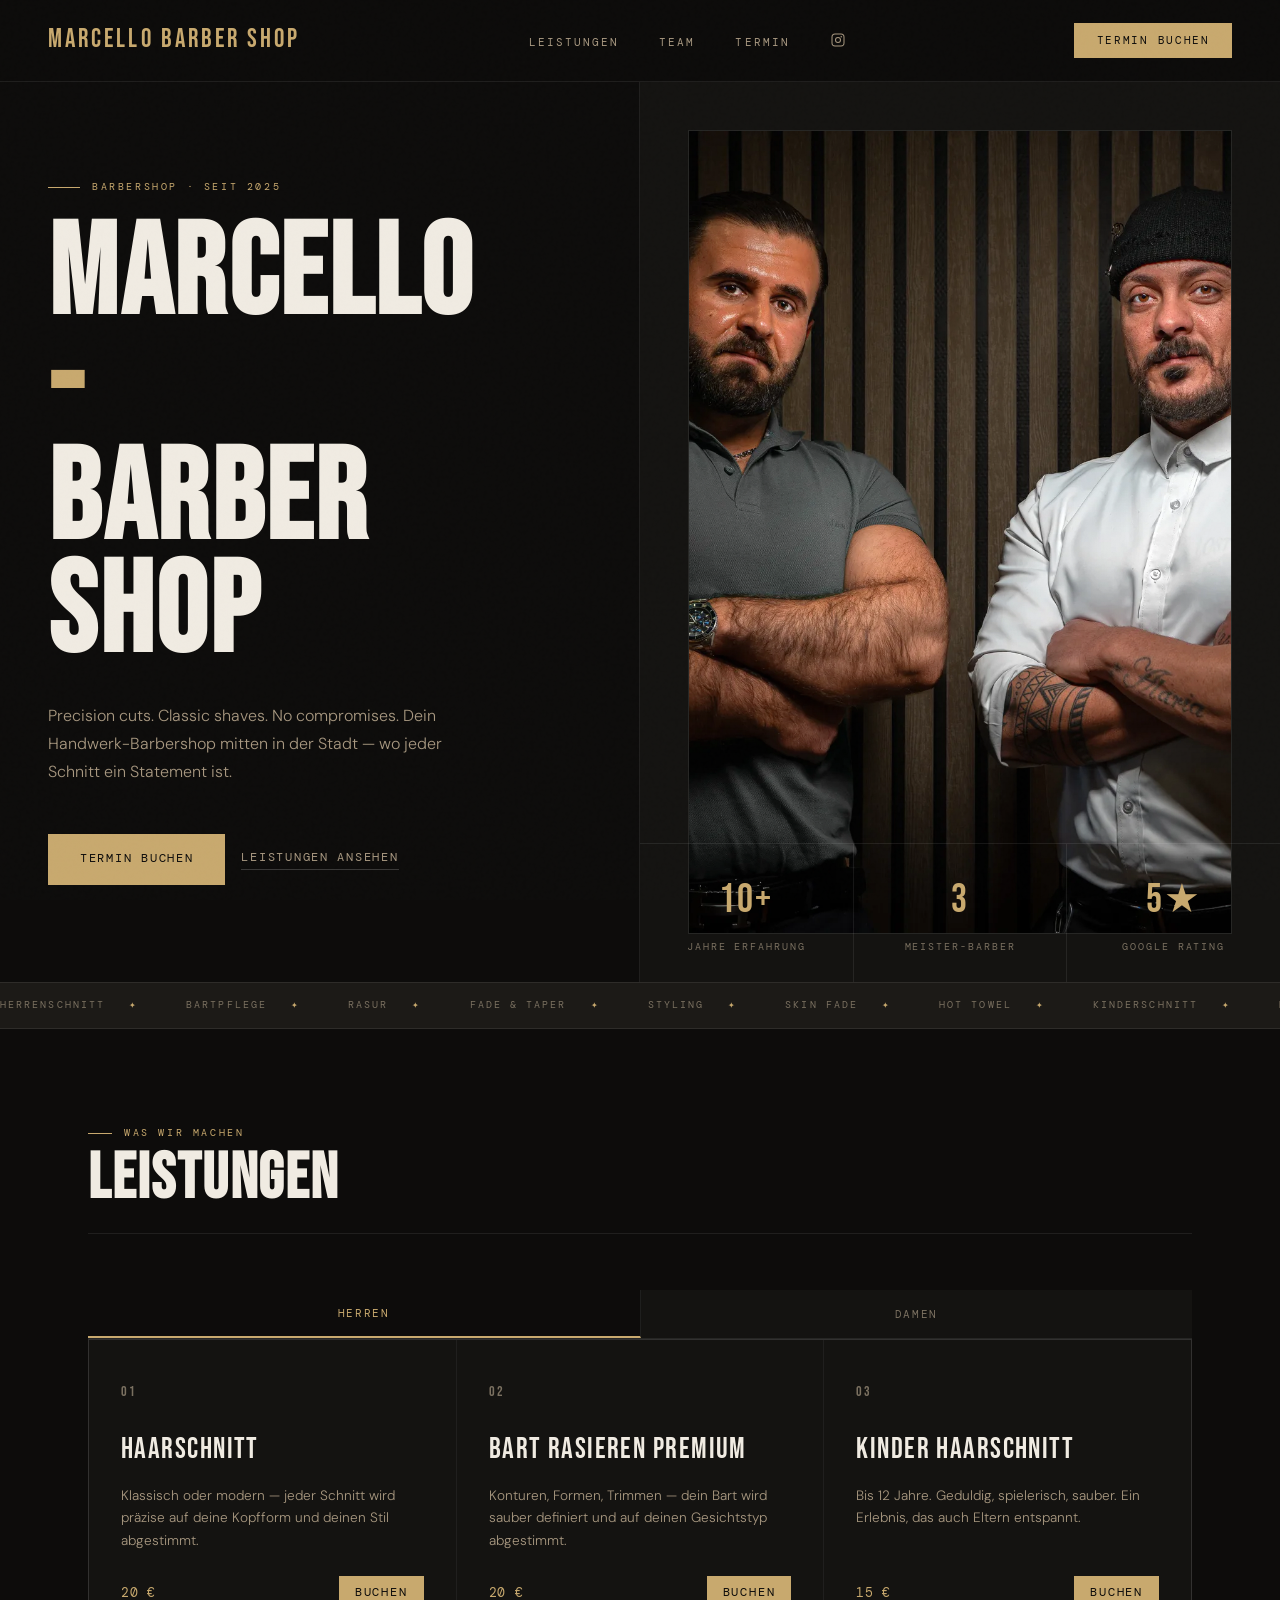
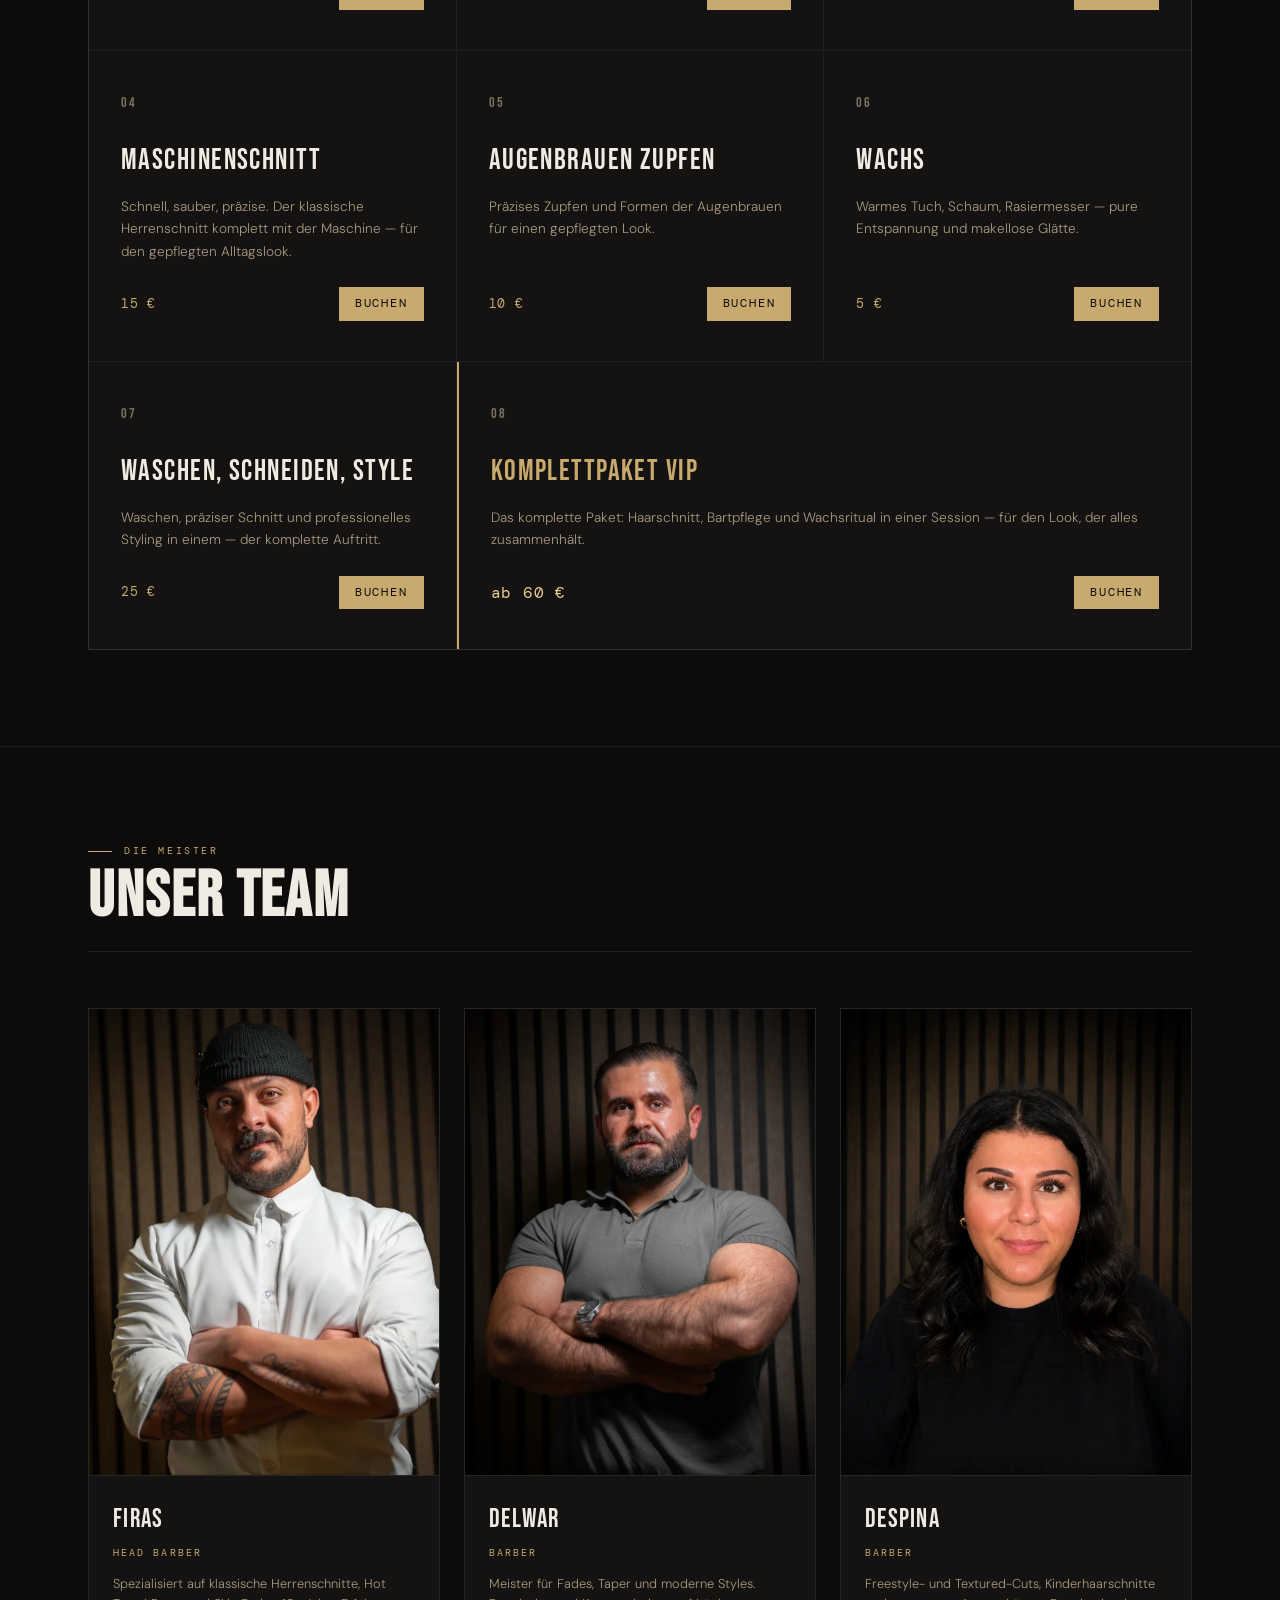
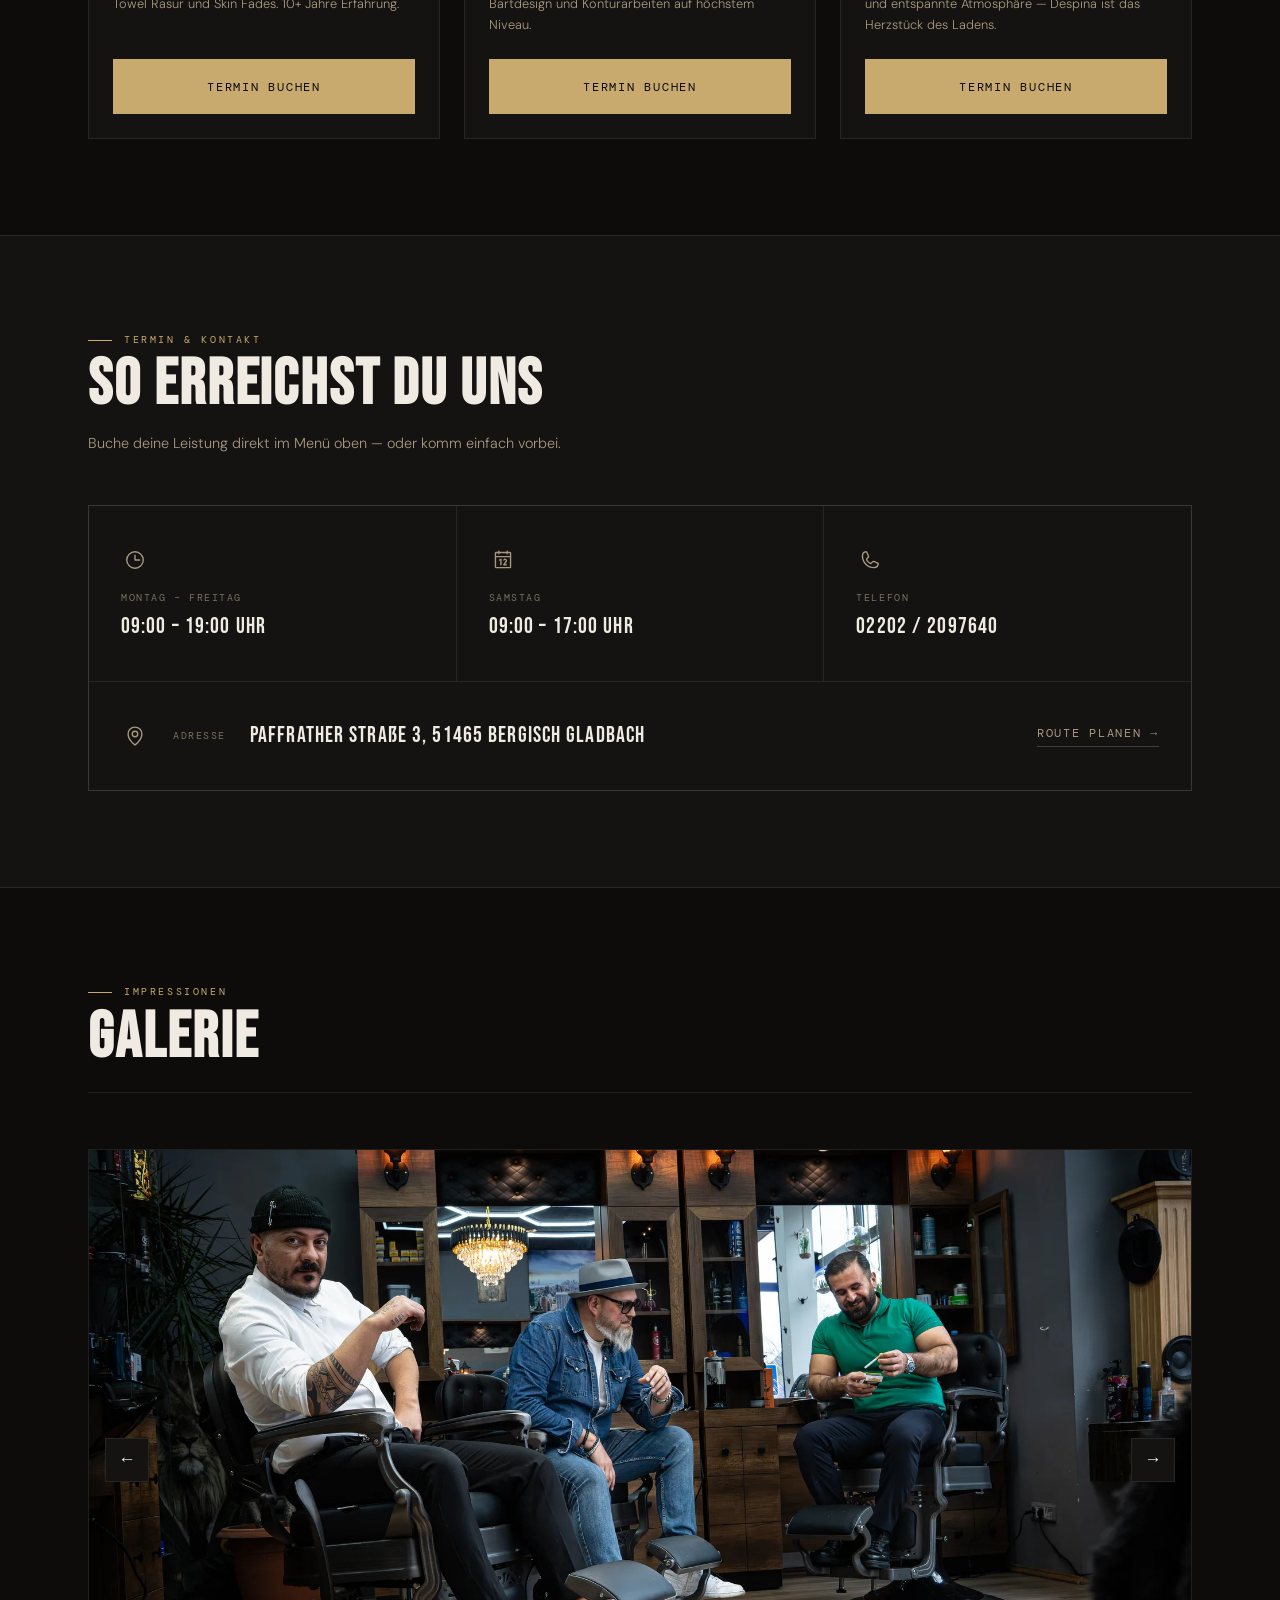
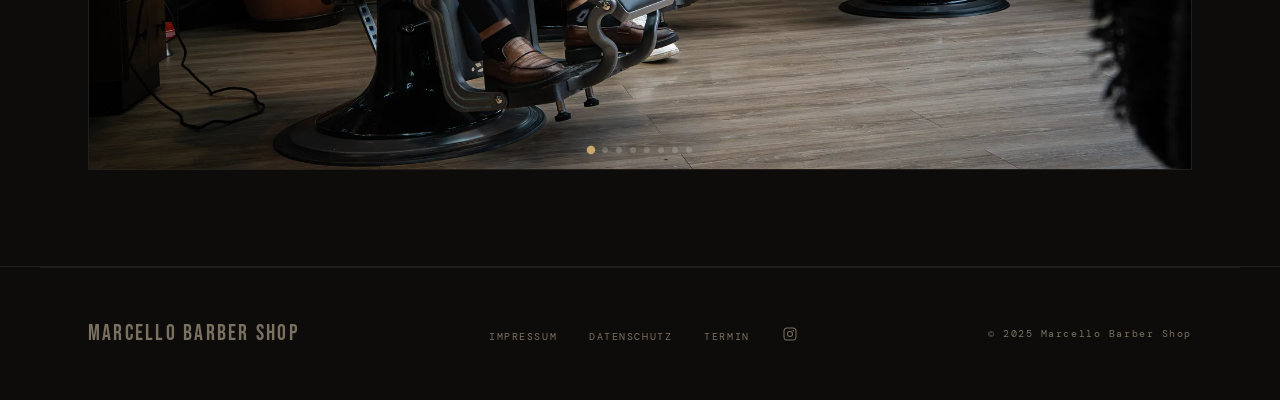
==== commit 52cc3119: "feat: enhance footer and navigation styles, update HTML metadata, and add sitemap and robots.txt for" ====
--- a/index.html
+++ b/index.html
@@ -3,7 +3,54 @@
   <head>
     <meta charset="UTF-8" />
     <meta name="viewport" content="width=device-width, initial-scale=1.0" />
-    <title>Marcello — Barbershop</title>
+
+    <title>Marcello Barber Shop — Bergisch Gladbach</title>
+    <meta name="description" content="Dein Barbershop in Bergisch Gladbach. Herrenschnitte, Bartpflege, Damen-Haarstyling & mehr. Jetzt online Termin buchen bei Firas, Delwar oder Despina." />
+    <link rel="canonical" href="https://marcello-barber-shop.de/" />
+    <link rel="icon" href="./public/favicon.ico" type="image/x-icon" />
+
+    <!-- Open Graph -->
+    <meta property="og:type" content="website" />
+    <meta property="og:url" content="https://marcello-barber-shop.de/" />
+    <meta property="og:title" content="Marcello Barber Shop — Bergisch Gladbach" />
+    <meta property="og:description" content="Dein Barbershop in Bergisch Gladbach. Herrenschnitte, Bartpflege, Damen-Haarstyling & mehr. Jetzt online Termin buchen." />
+    <meta property="og:image" content="https://marcello-barber-shop.de/assets/images/hero-2.webp" />
+    <meta property="og:locale" content="de_DE" />
+
+    <!-- Structured Data: LocalBusiness -->
+    <script type="application/ld+json">
+    {
+      "@context": "https://schema.org",
+      "@type": "HairSalon",
+      "name": "Marcello Barber Shop",
+      "url": "https://marcello-barber-shop.de",
+      "telephone": "+4922022097640",
+      "address": {
+        "@type": "PostalAddress",
+        "streetAddress": "Paffrather Straße 3",
+        "addressLocality": "Bergisch Gladbach",
+        "postalCode": "51465",
+        "addressCountry": "DE"
+      },
+      "openingHoursSpecification": [
+        {
+          "@type": "OpeningHoursSpecification",
+          "dayOfWeek": ["Monday","Tuesday","Wednesday","Thursday","Friday"],
+          "opens": "09:00",
+          "closes": "19:00"
+        },
+        {
+          "@type": "OpeningHoursSpecification",
+          "dayOfWeek": "Saturday",
+          "opens": "09:00",
+          "closes": "17:00"
+        }
+      ],
+      "priceRange": "€€",
+      "image": "https://marcello-barber-shop.de/assets/images/hero-2.webp"
+    }
+    </script>
+
     <link rel="stylesheet" href="./assets/styles/fonts.css" />
     <link rel="stylesheet" href="./assets/styles/style.css" />
   </head>
@@ -27,9 +74,16 @@
       <ul class="nav-links">
         <li><a href="#services">Leistungen</a></li>
         <li><a href="#team">Team</a></li>
-        <li><a href="#booking">Termin</a></li>
+        <li><a href="https://barbershopmarcello.setmore.com">Termin</a></li>
+        <li>
+          <a href="https://www.instagram.com/barbershop_marcello_/" target="_blank" rel="noopener noreferrer" class="nav-instagram" aria-label="Instagram">
+            <svg xmlns="http://www.w3.org/2000/svg" width="16" height="16" viewBox="0 0 256 256" fill="currentColor" aria-hidden="true"><path d="M128,80a48,48,0,1,0,48,48A48.05,48.05,0,0,0,128,80Zm0,80a32,32,0,1,1,32-32A32,32,0,0,1,128,160ZM176,24H80A56.06,56.06,0,0,0,24,80v96a56.06,56.06,0,0,0,56,56h96a56.06,56.06,0,0,0,56-56V80A56.06,56.06,0,0,0,176,24Zm40,152a40,40,0,0,1-40,40H80a40,40,0,0,1-40-40V80A40,40,0,0,1,80,40h96a40,40,0,0,1,40,40ZM192,76a12,12,0,1,1-12-12A12,12,0,0,1,192,76Z"/></svg>
+          </a>
+        </li>
       </ul>
-      <a class="nav-cta" href="#booking">Termin buchen</a>
+      <a class="nav-cta" href="https://barbershopmarcello.setmore.com"
+        >Termin buchen</a
+      >
     </nav>
 
     <!-- HERO -->
@@ -47,7 +101,9 @@
           Statement ist.
         </p>
         <div class="hero-actions">
-          <a class="btn-primary" href="#booking">Termin buchen</a>
+          <a class="btn-primary" href="https://barbershopmarcello.setmore.com"
+            >Termin buchen</a
+          >
           <a class="btn-secondary" href="#services">Leistungen ansehen</a>
         </div>
       </div>
@@ -256,9 +312,7 @@
             </div>
             <div class="info-card-label">Telefon</div>
             <div class="info-card-value">
-              <a class="phone-link" href="tel:022022097640"
-                >02202 / 2097640</a
-              >
+              <a class="phone-link" href="tel:022022097640">02202 / 2097640</a>
             </div>
           </div>
 
@@ -370,6 +424,11 @@
         <li><a href="./impressum.html">Impressum</a></li>
         <li><a href="./datenschutz.html">Datenschutz</a></li>
         <li><a href="#booking">Termin</a></li>
+        <li>
+          <a href="https://www.instagram.com/barbershop_marcello_/" target="_blank" rel="noopener noreferrer" class="footer-instagram" aria-label="Instagram">
+            <svg xmlns="http://www.w3.org/2000/svg" width="16" height="16" viewBox="0 0 256 256" fill="currentColor" aria-hidden="true"><path d="M128,80a48,48,0,1,0,48,48A48.05,48.05,0,0,0,128,80Zm0,80a32,32,0,1,1,32-32A32,32,0,0,1,128,160ZM176,24H80A56.06,56.06,0,0,0,24,80v96a56.06,56.06,0,0,0,56,56h96a56.06,56.06,0,0,0,56-56V80A56.06,56.06,0,0,0,176,24Zm40,152a40,40,0,0,1-40,40H80a40,40,0,0,1-40-40V80A40,40,0,0,1,80,40h96a40,40,0,0,1,40,40ZM192,76a12,12,0,1,1-12-12A12,12,0,0,1,192,76Z"/></svg>
+          </a>
+        </li>
       </ul>
       <div class="footer-copy">© 2025 Marcello Barber Shop</div>
     </footer>
@@ -435,4 +494,4 @@
     </script>
   </body>
 </html>
-<!-- force update gh pages -->+<!-- force update gh pages -->
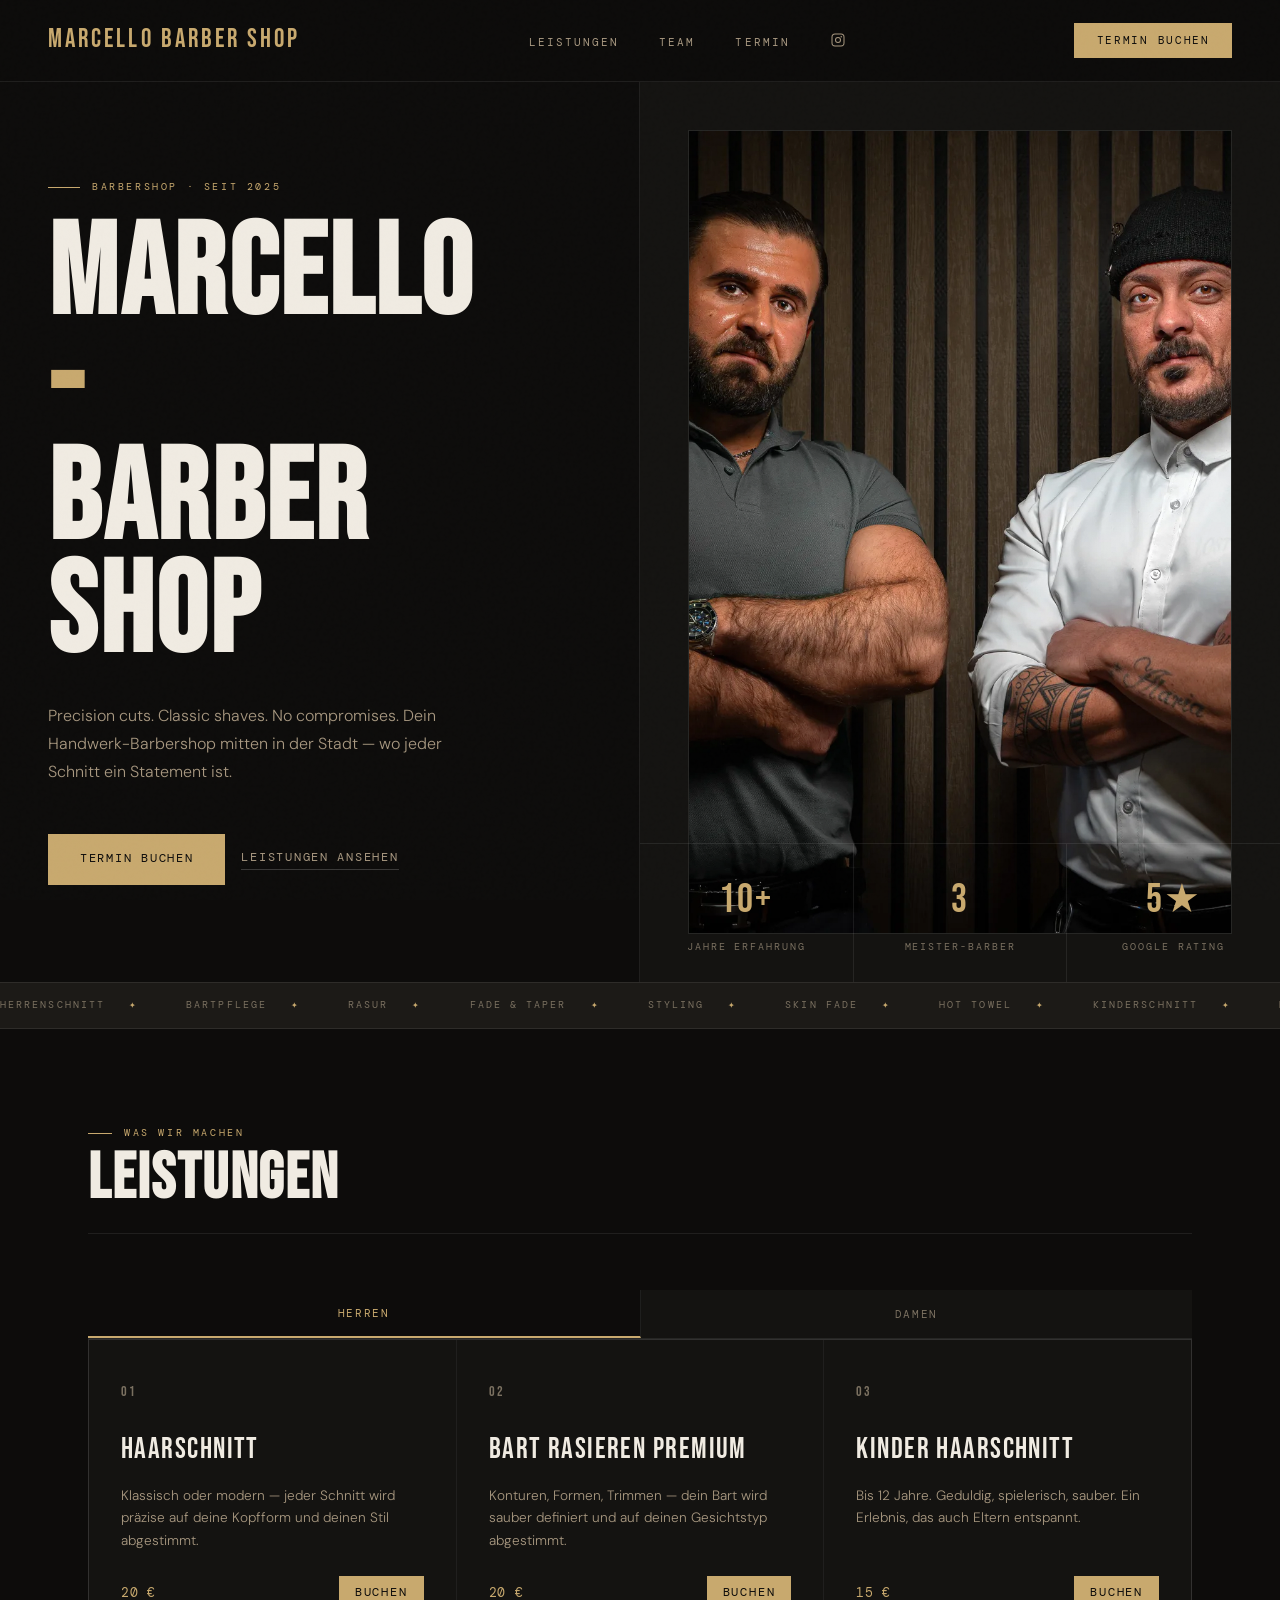
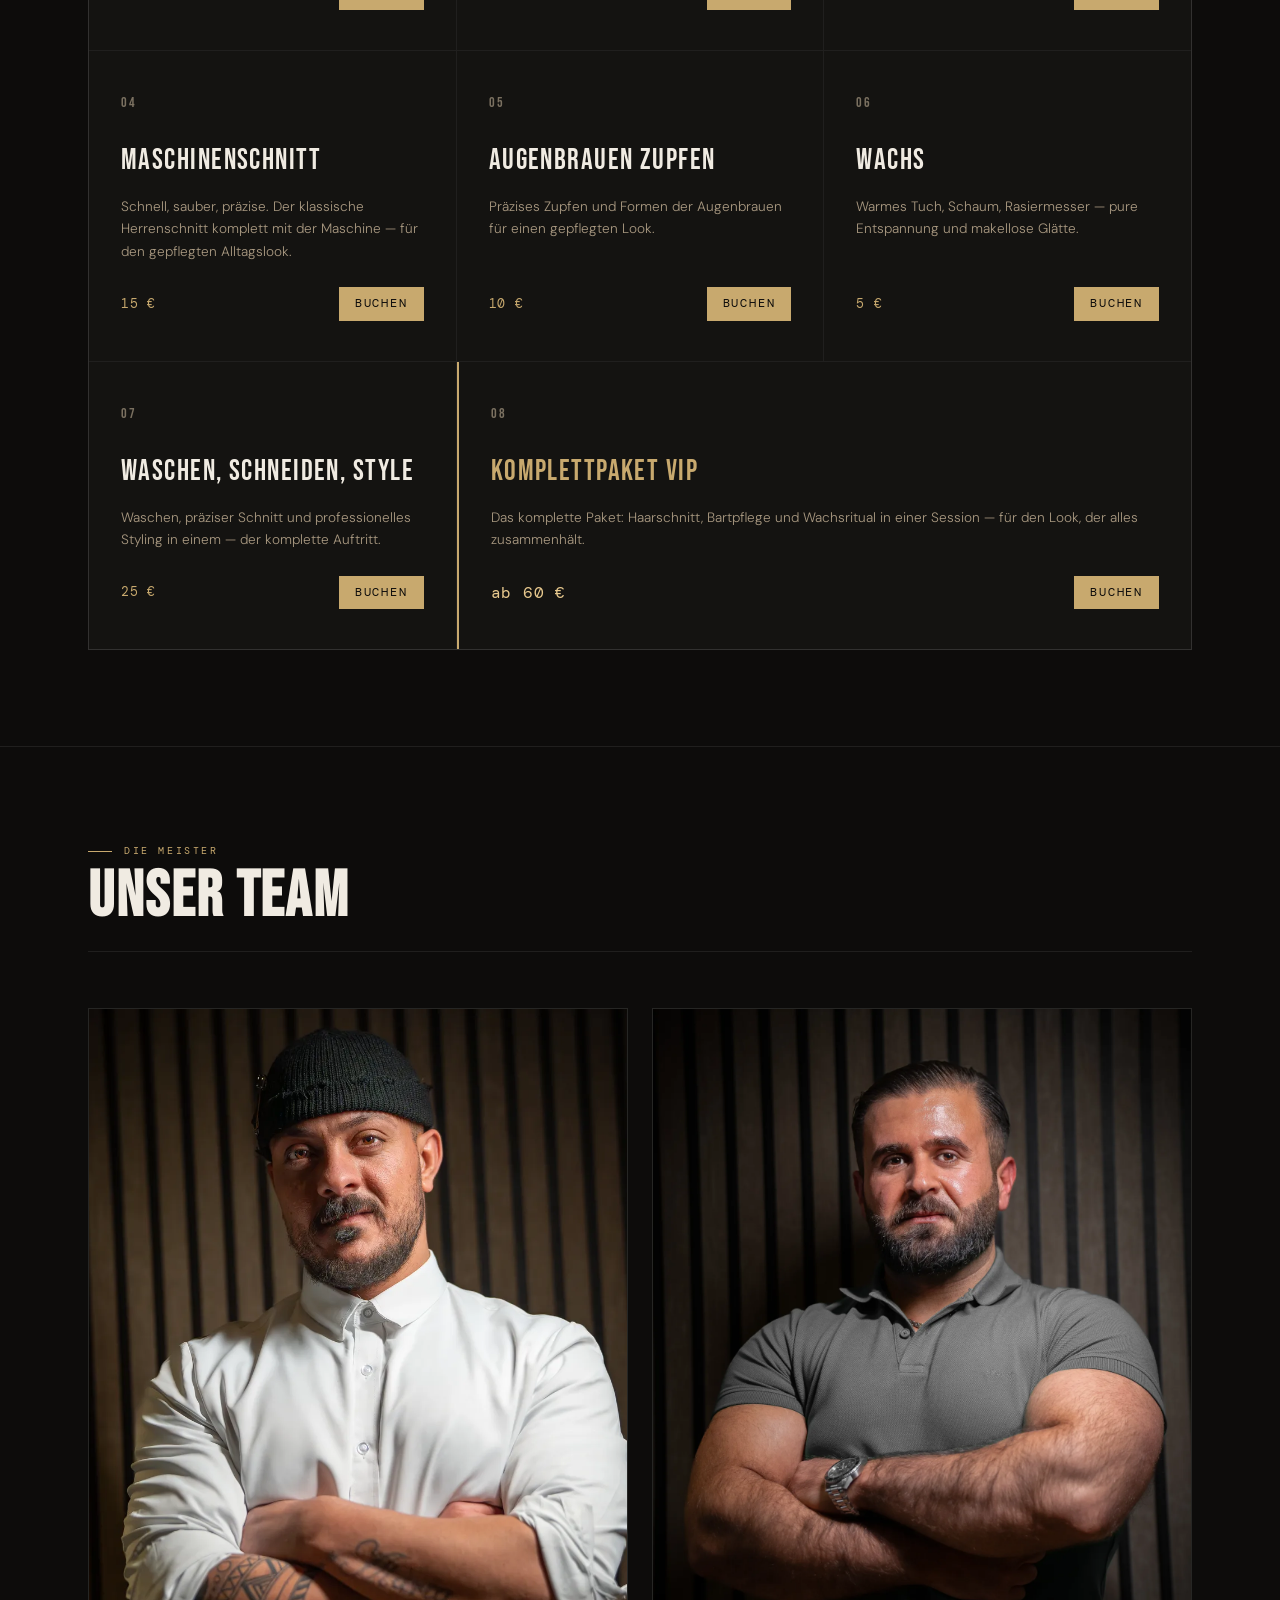
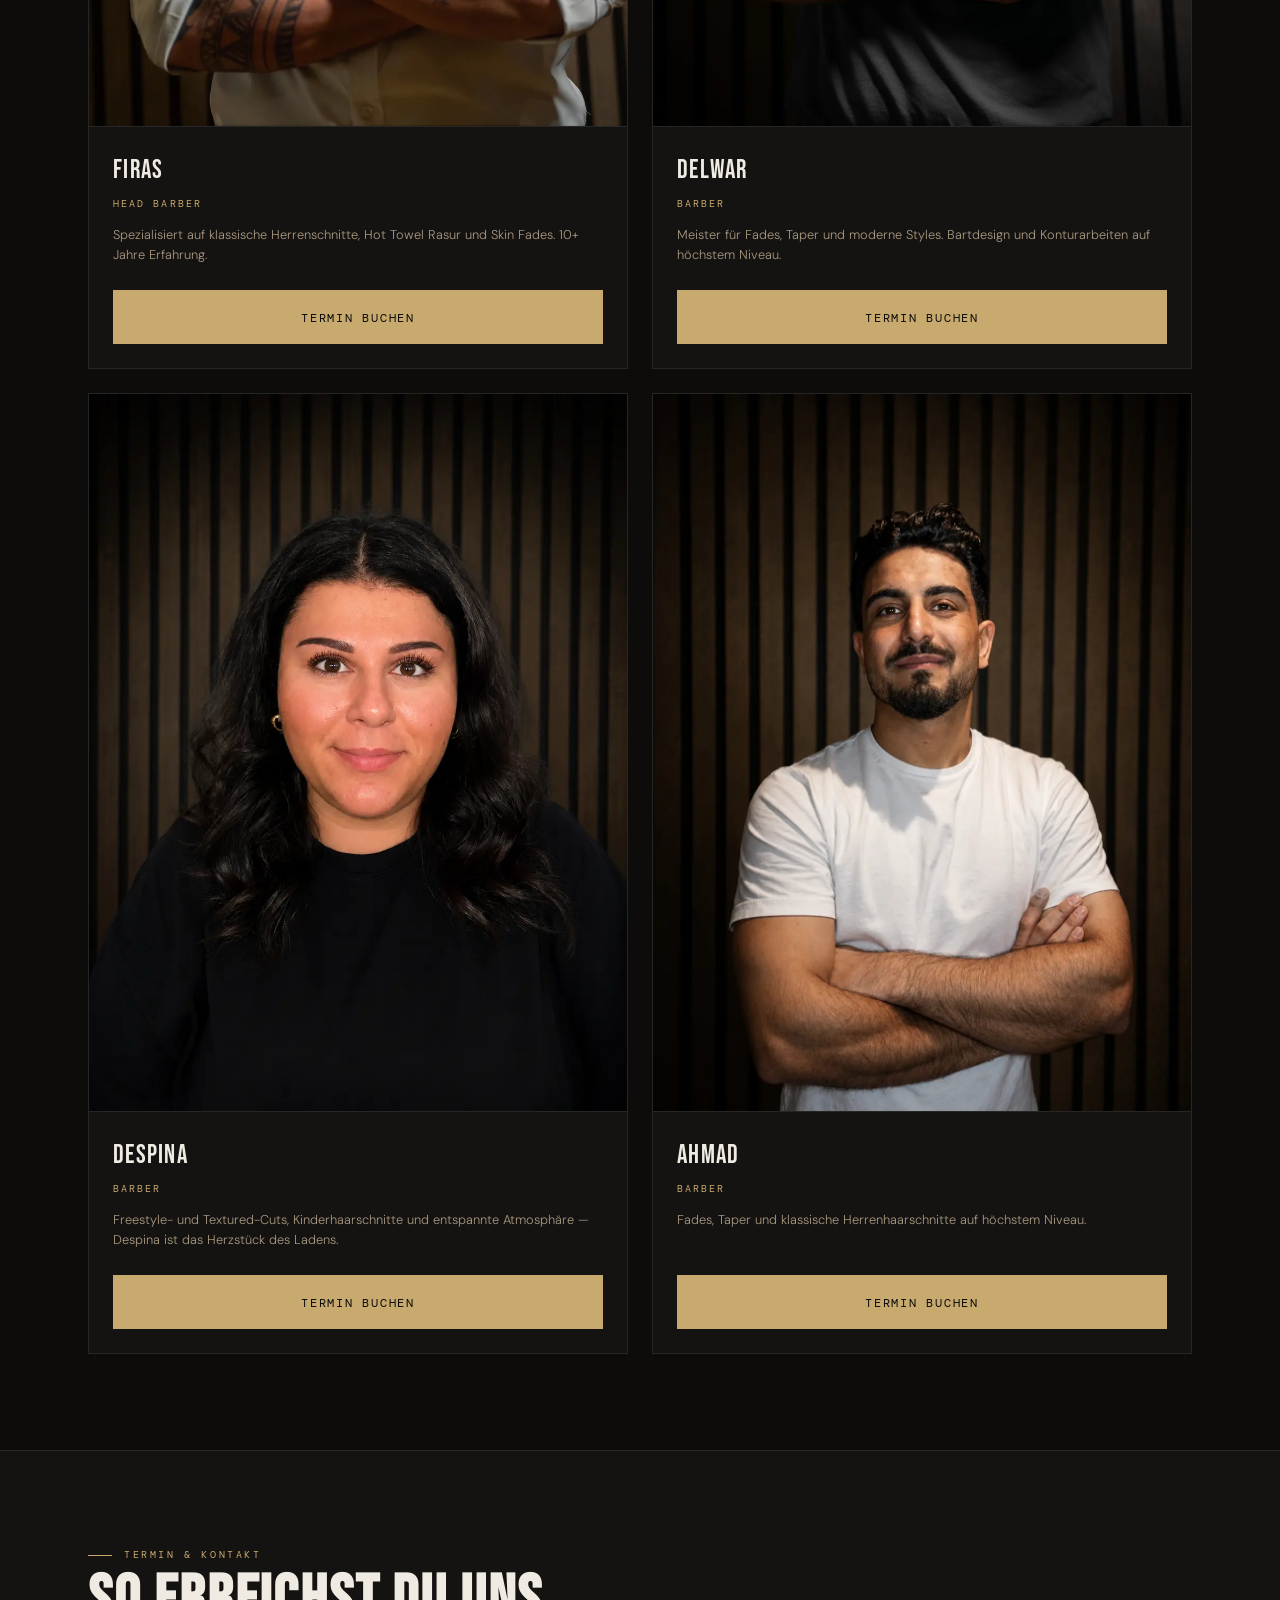
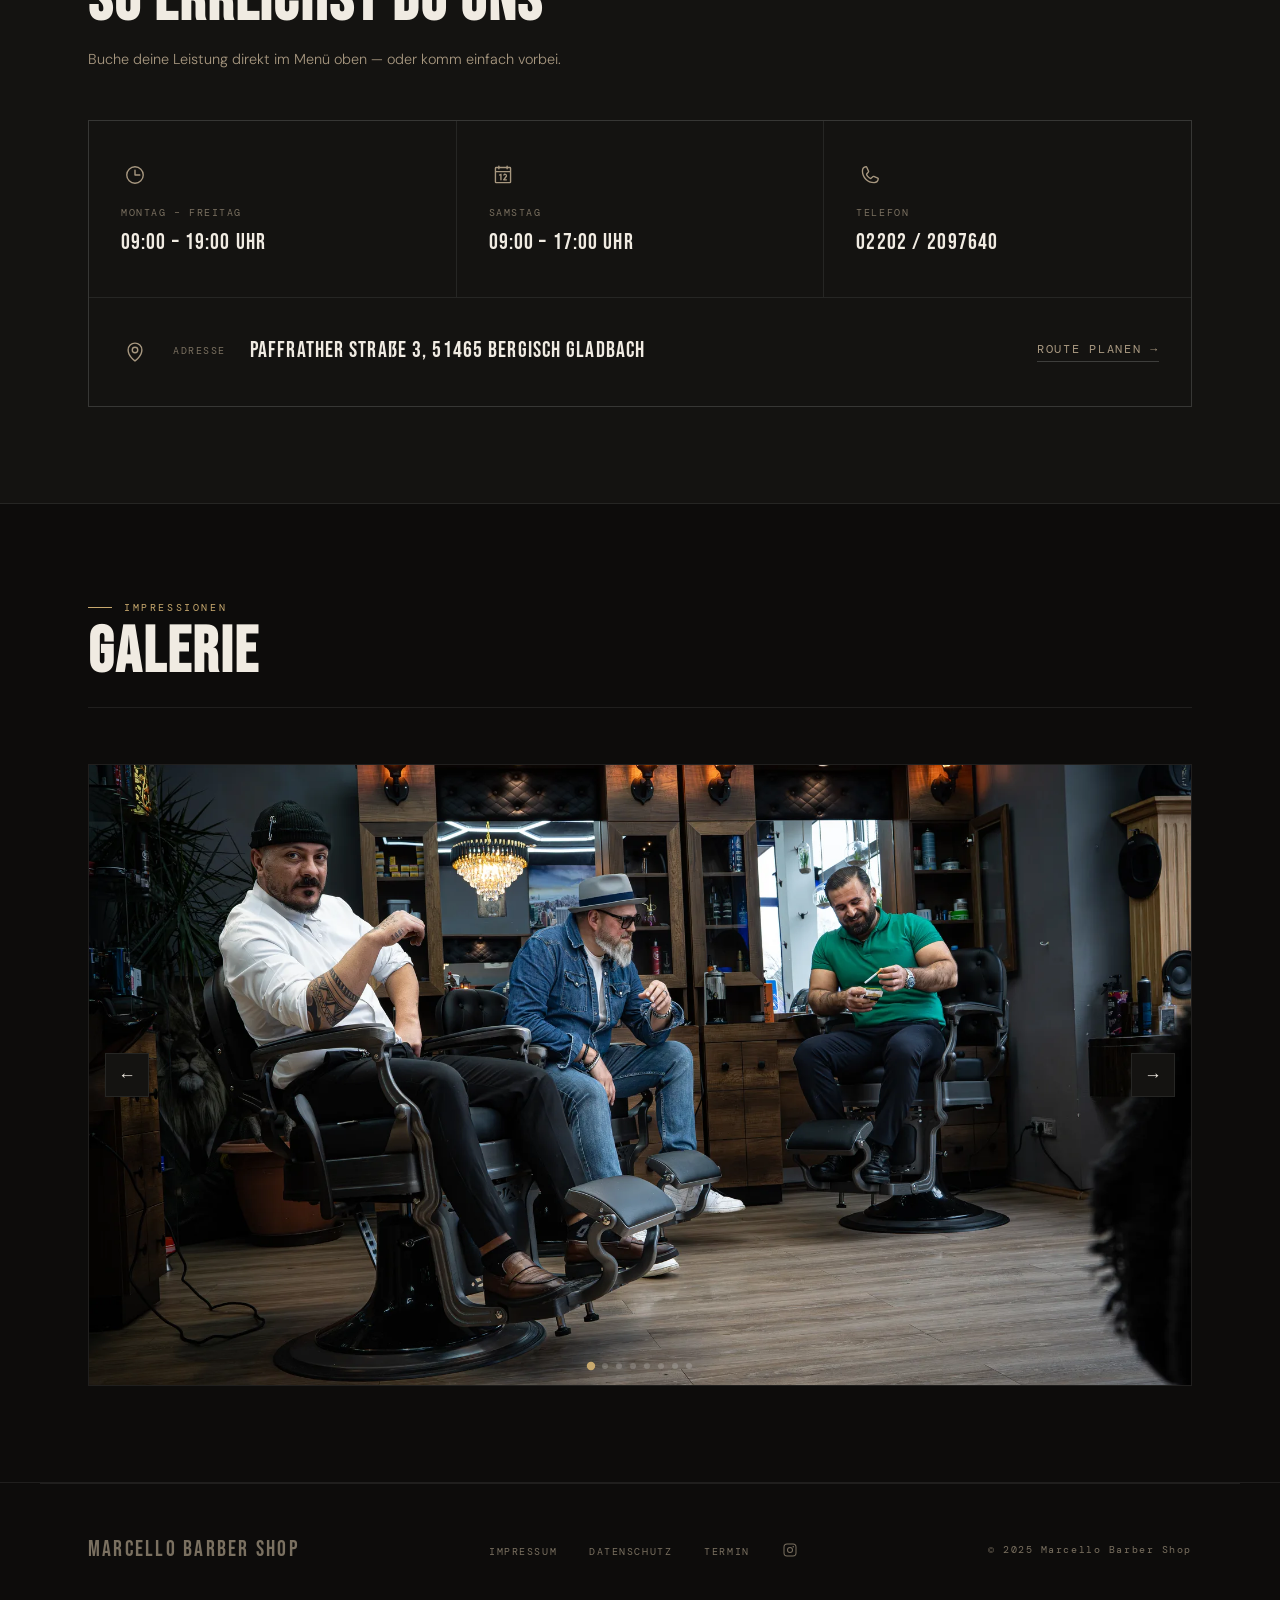
==== commit 0803dedf: "feat: add Ahmad's profile to the team section with photo and details" ====
--- a/index.html
+++ b/index.html
@@ -260,6 +260,29 @@
             >
           </div>
         </div>
+        <div class="team-card fade-up">
+          <div class="team-photo">
+            <img
+              src="./assets/images/ahmad-profile.webp"
+              class="team-photo-inner"
+              alt="Ahmad"
+            />
+          </div>
+          <div class="team-info">
+            <div class="team-name">Ahmad</div>
+            <div class="team-role">Barber</div>
+            <p class="team-spec">
+              Fades, Taper und klassische Herrenhaarschnitte auf höchstem Niveau.
+            </p>
+            <a
+              class="btn-primary team-book-btn"
+              href="https://barbershopmarcello.setmore.com/ahmad"
+              target="_blank"
+              rel="noopener noreferrer"
+              >Termin buchen</a
+            >
+          </div>
+        </div>
       </div>
     </section>
 
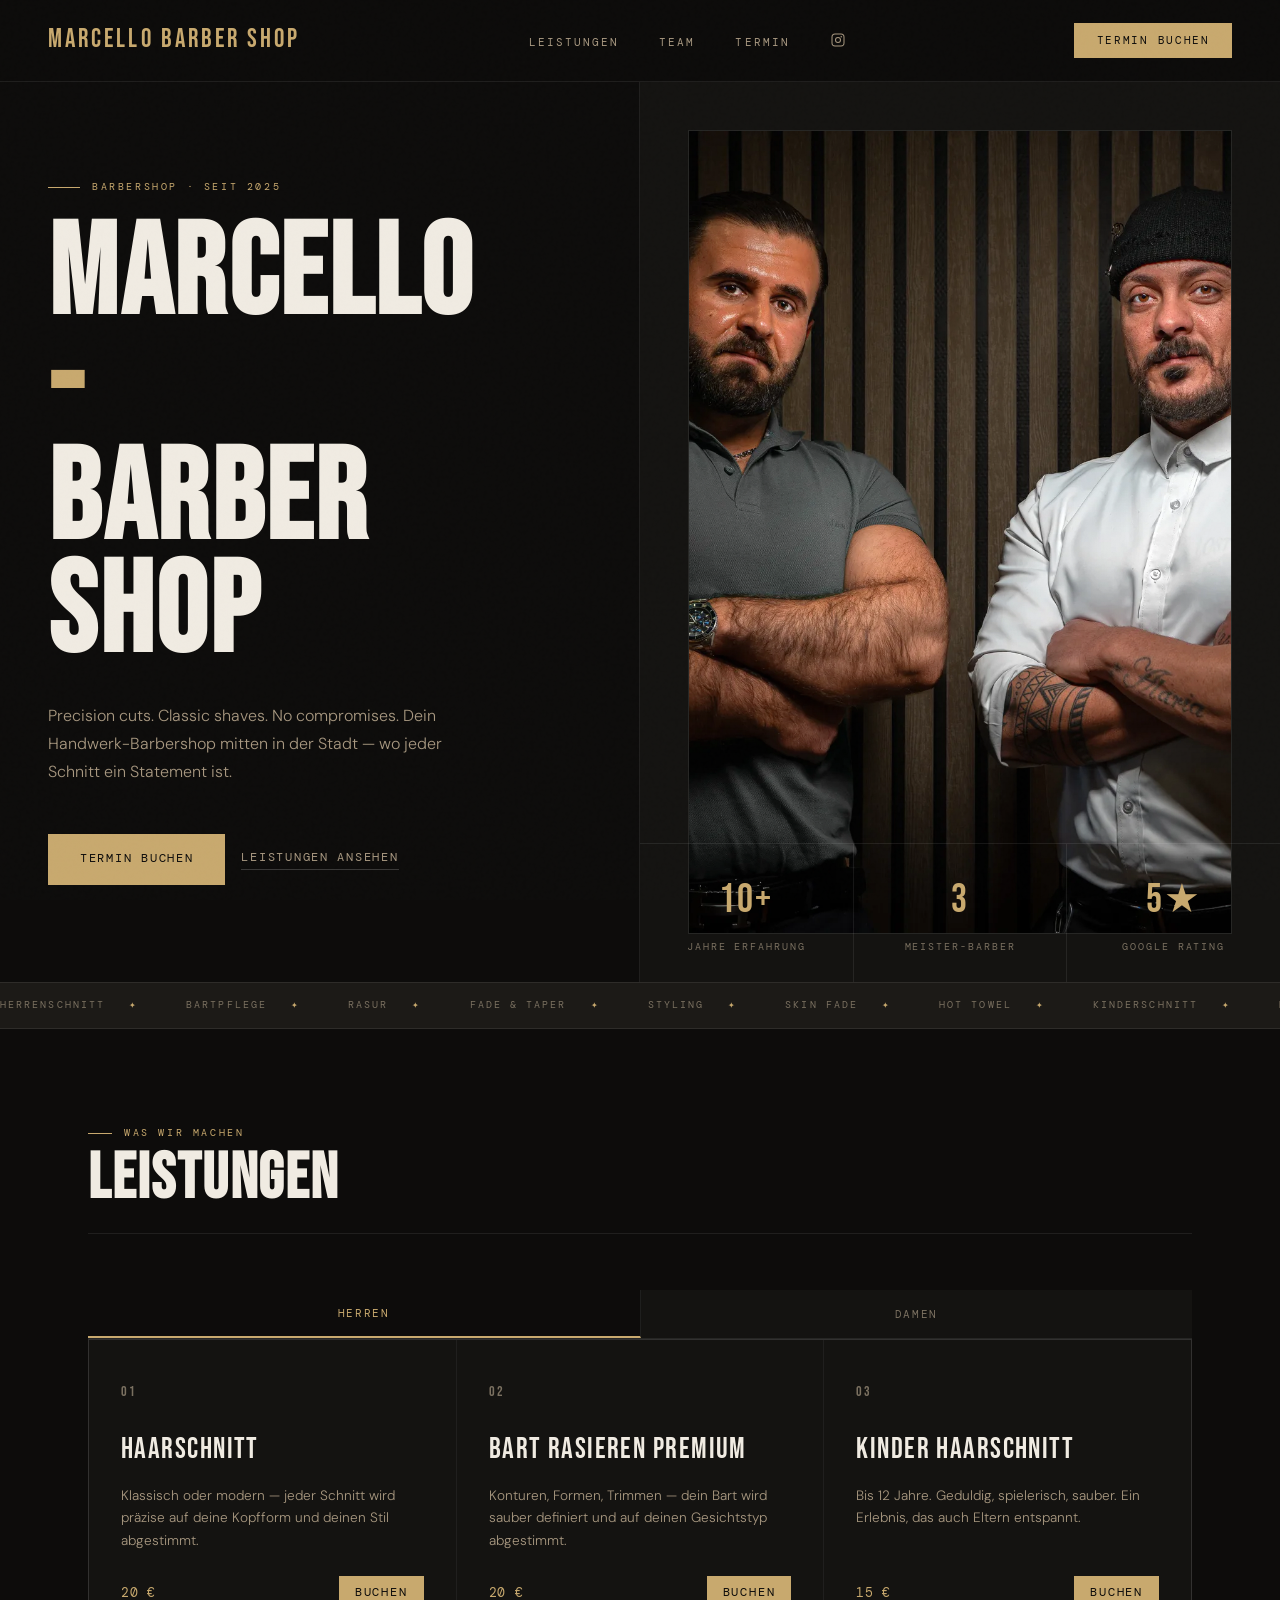
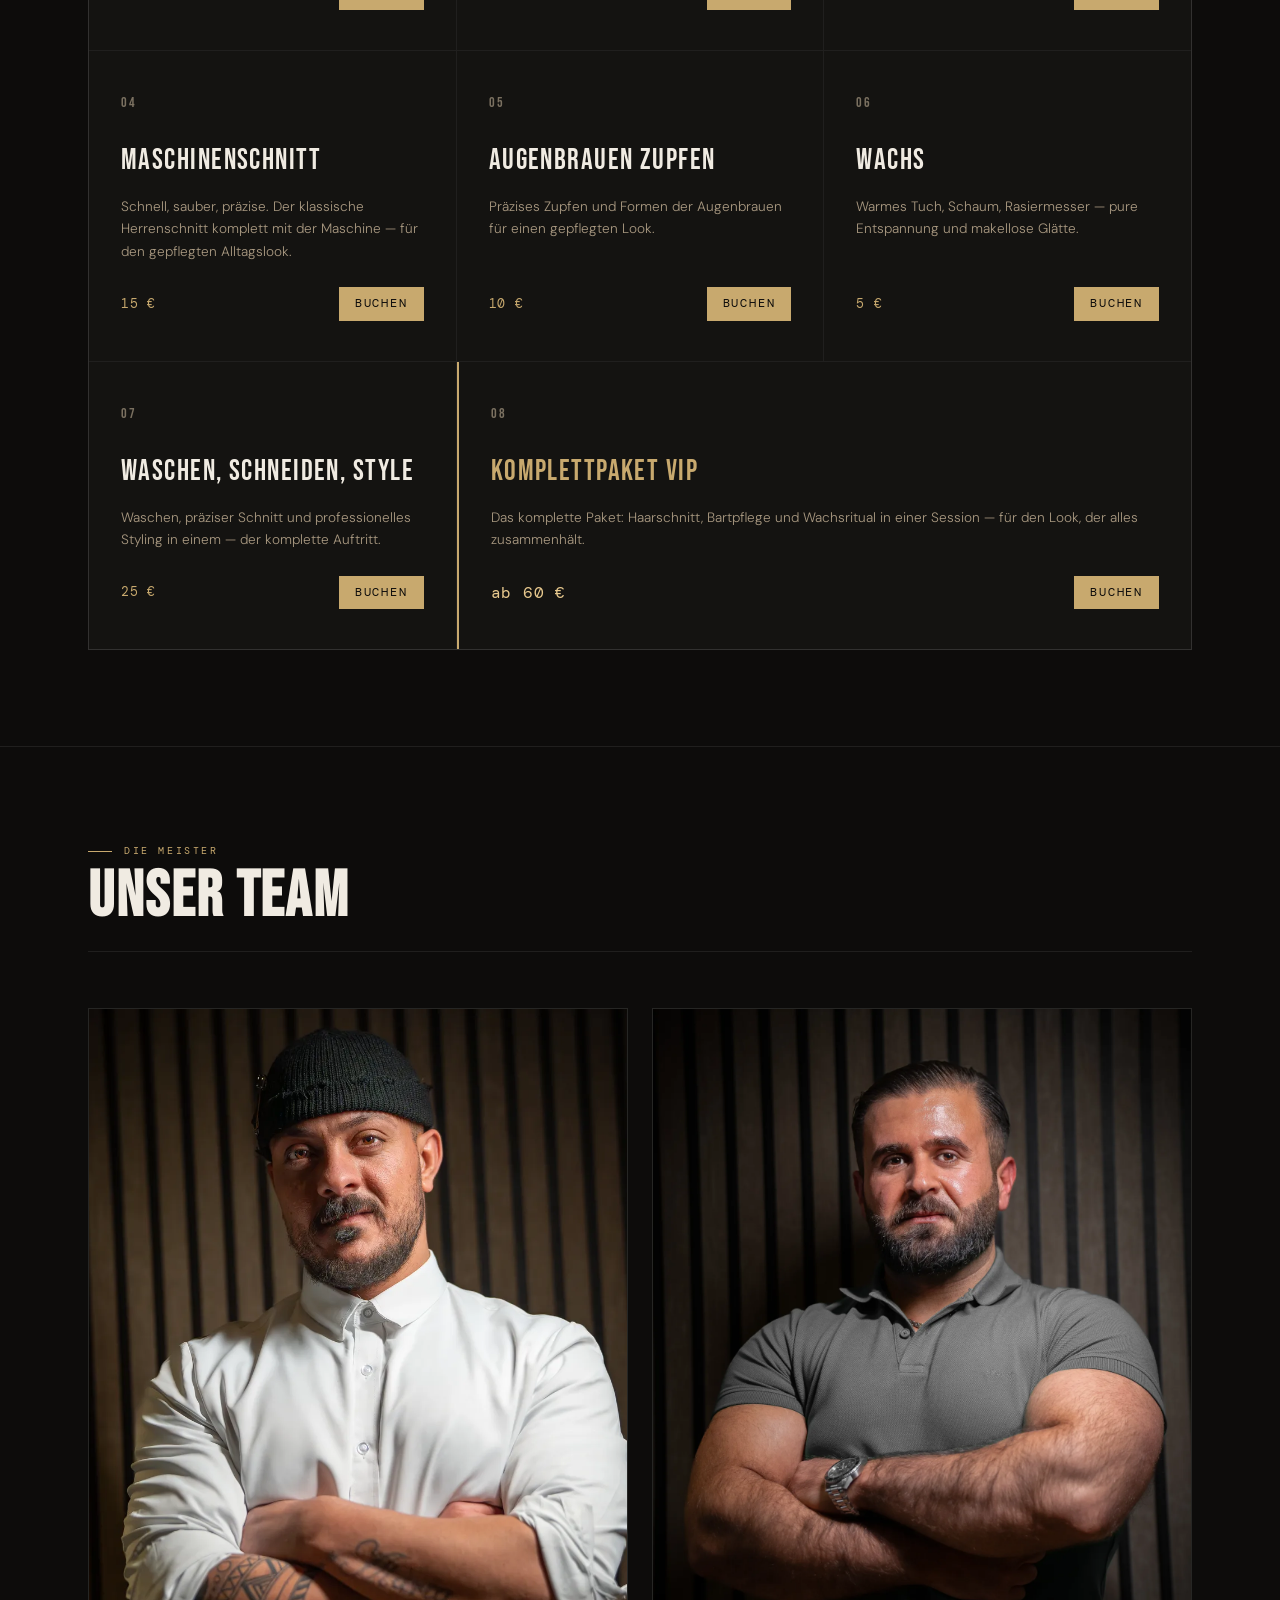
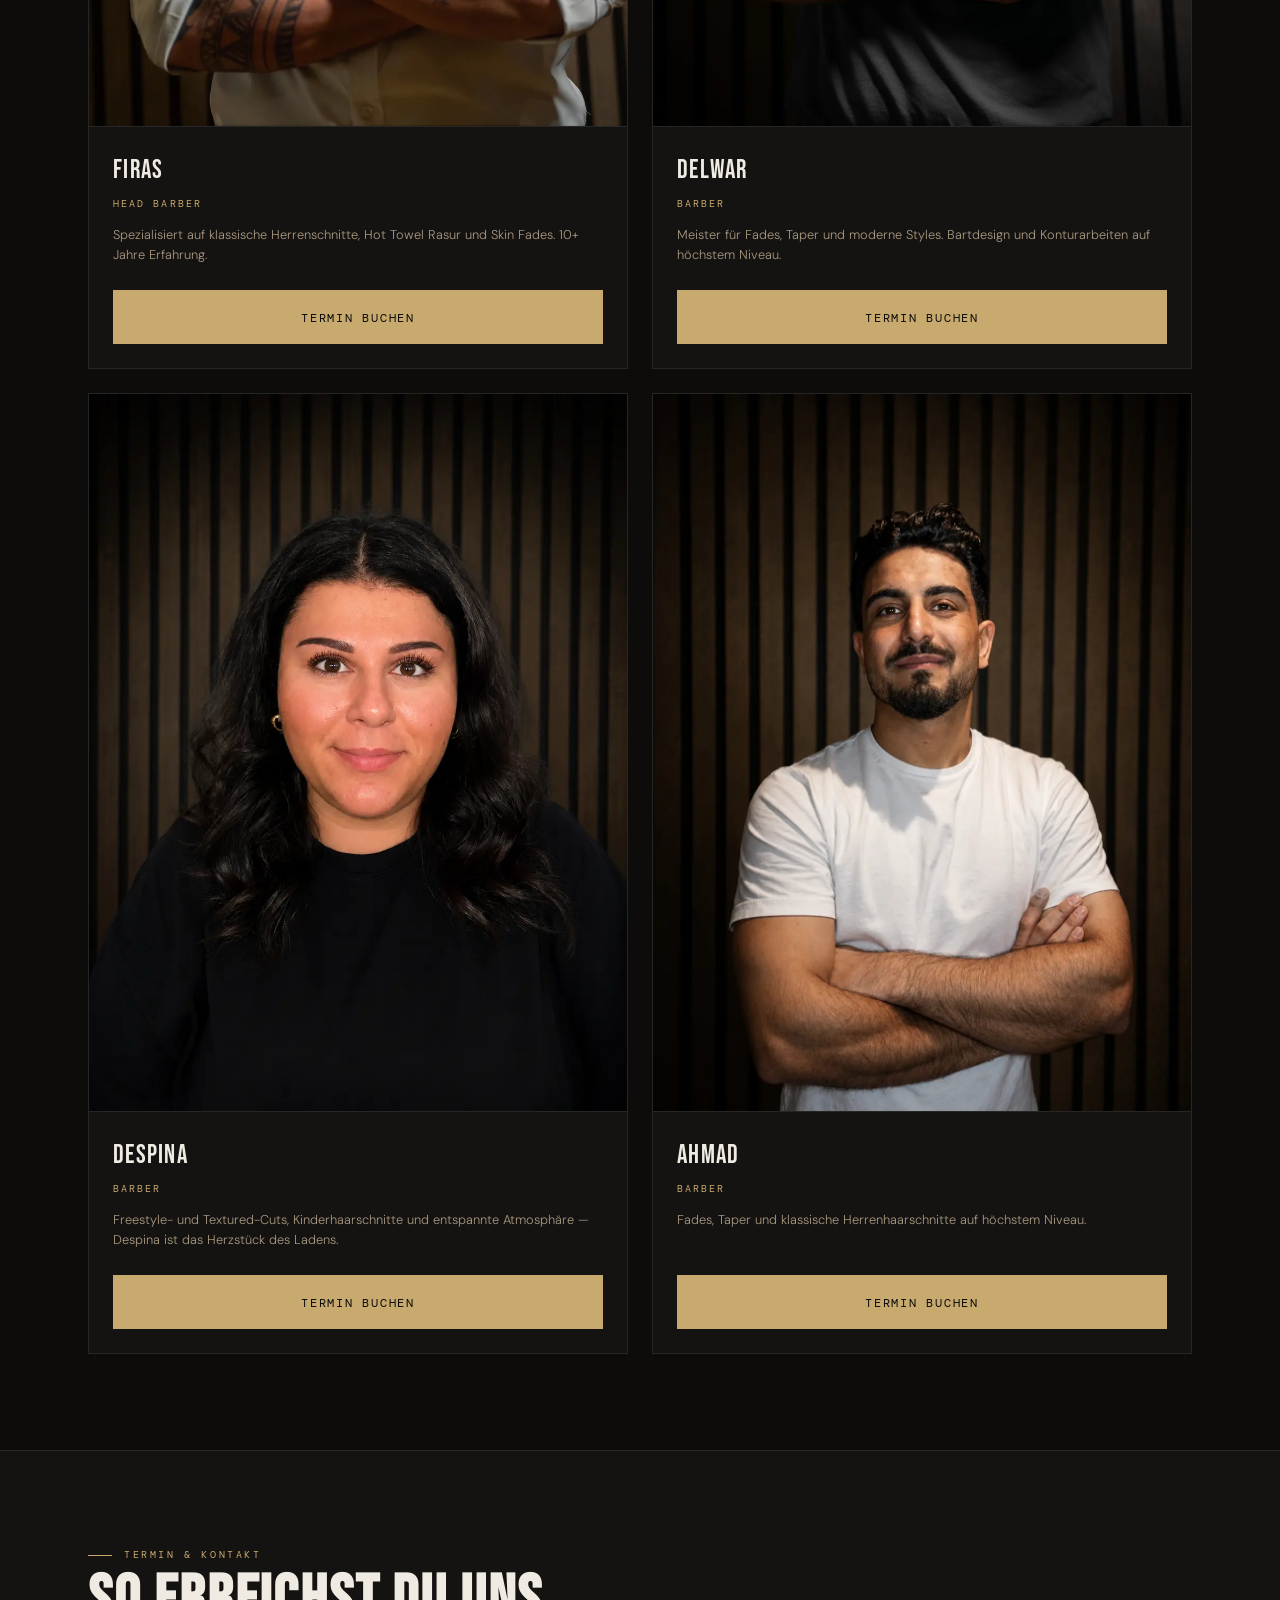
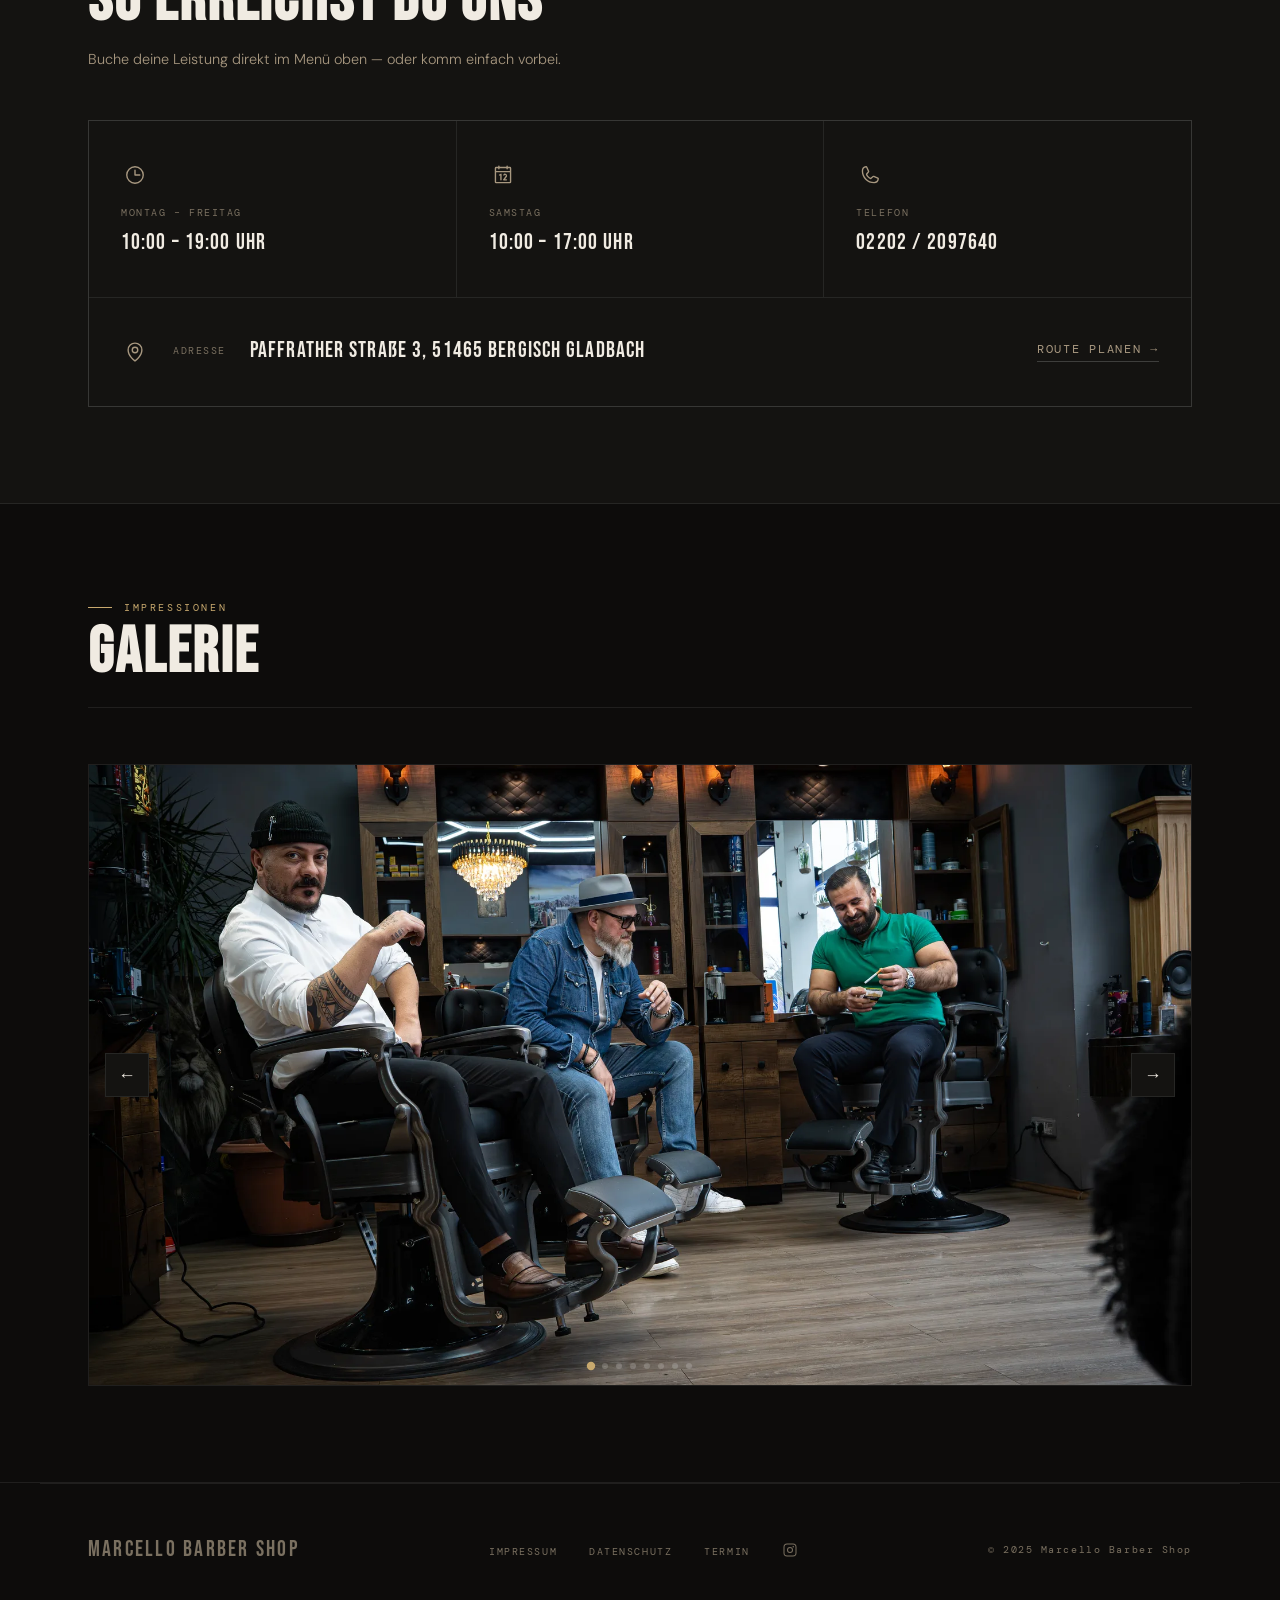
==== commit 88f47944: "fix: update opening hours for Monday to Friday and Saturday" ====
--- a/index.html
+++ b/index.html
@@ -308,7 +308,7 @@
               />
             </div>
             <div class="info-card-label">Montag – Freitag</div>
-            <div class="info-card-value">09:00 – 19:00 Uhr</div>
+            <div class="info-card-value">10:00 – 19:00 Uhr</div>
           </div>
 
           <div class="info-card">
@@ -321,7 +321,7 @@
               />
             </div>
             <div class="info-card-label">Samstag</div>
-            <div class="info-card-value">09:00 – 17:00 Uhr</div>
+            <div class="info-card-value">10:00 – 17:00 Uhr</div>
           </div>
 
           <div class="info-card">
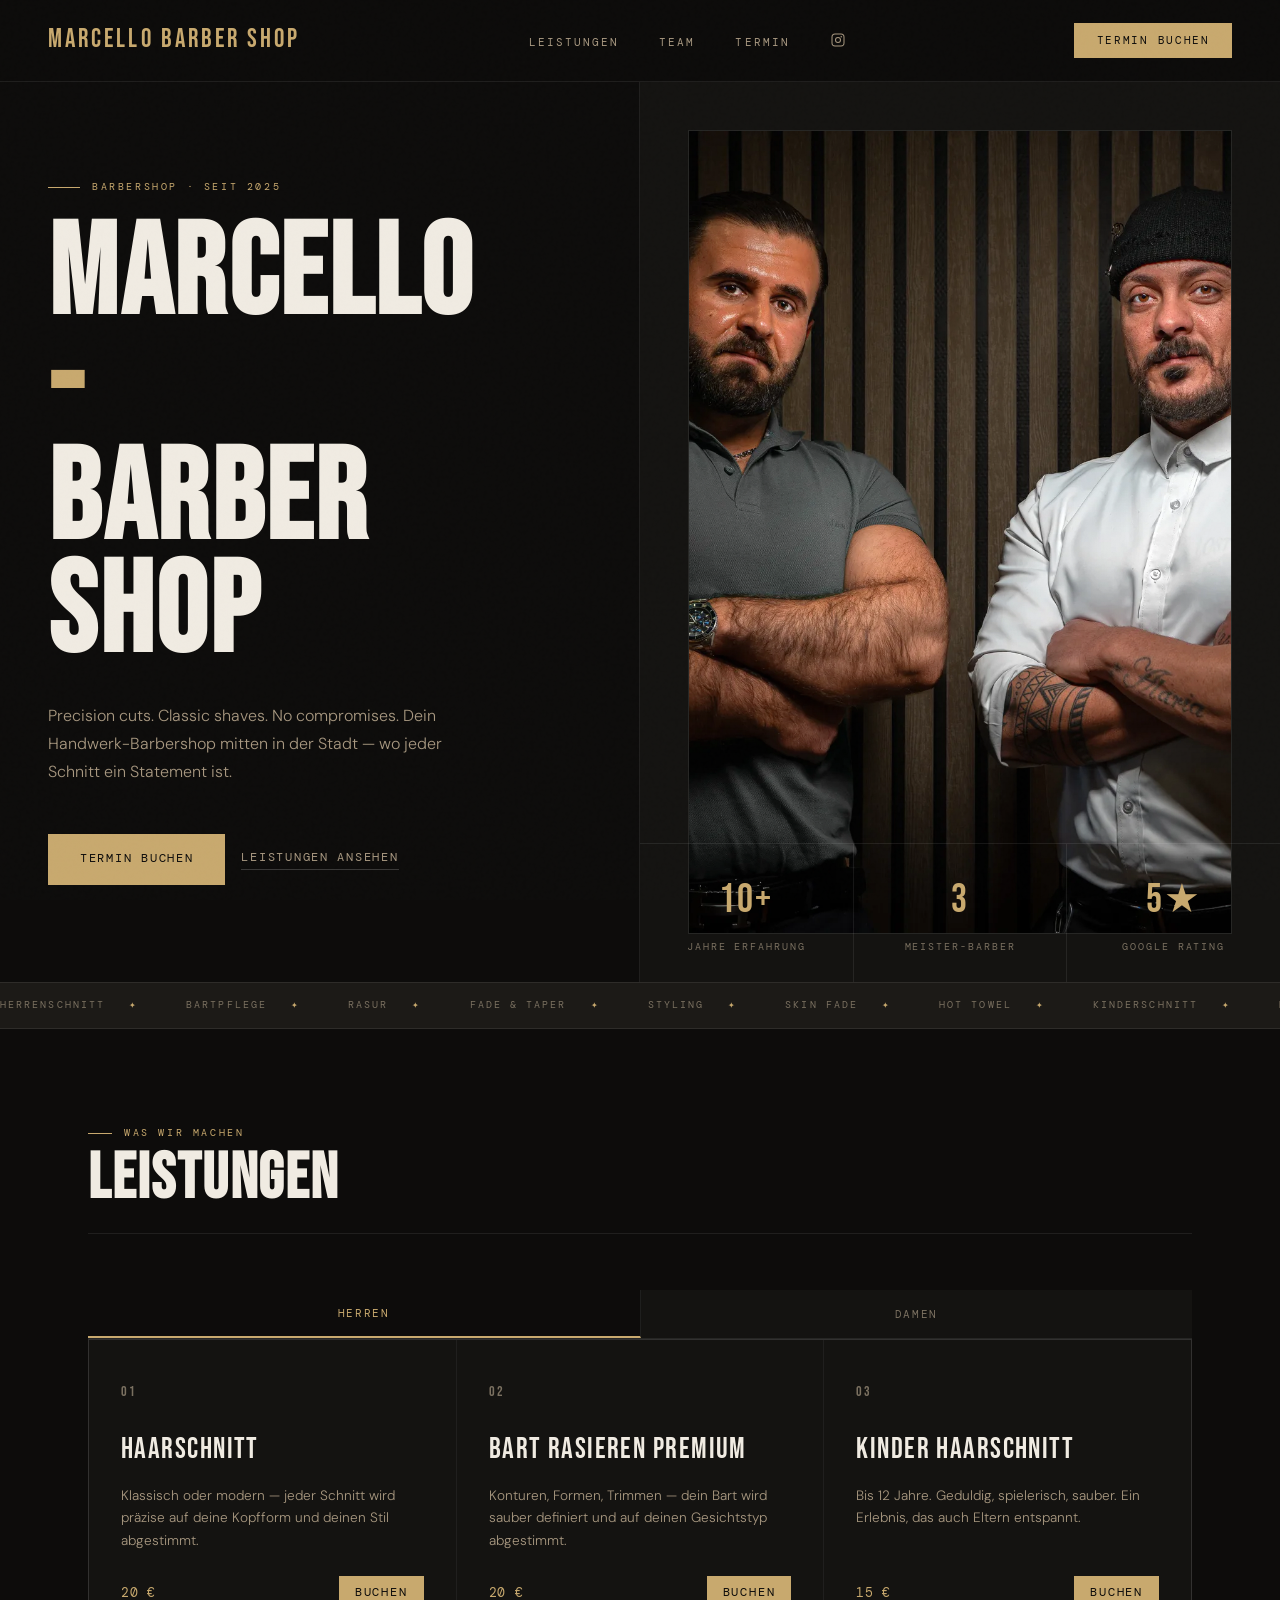
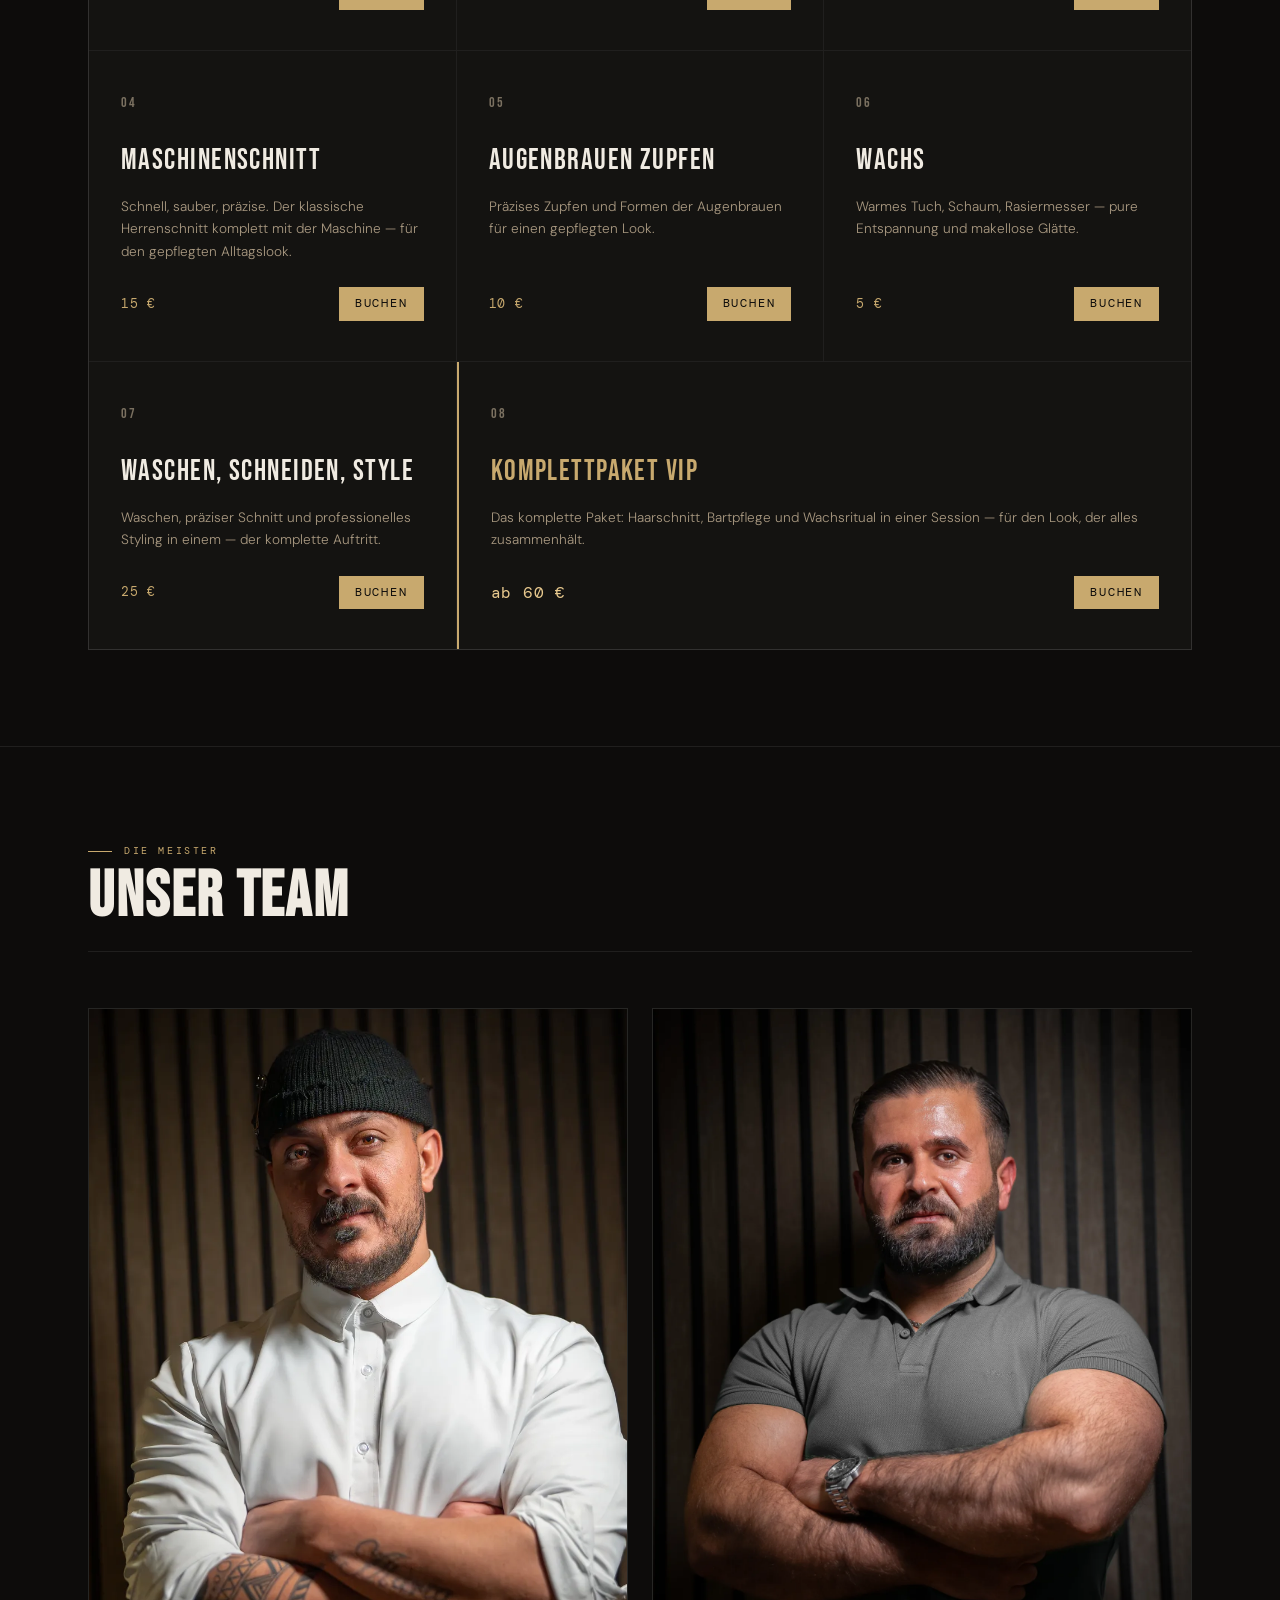
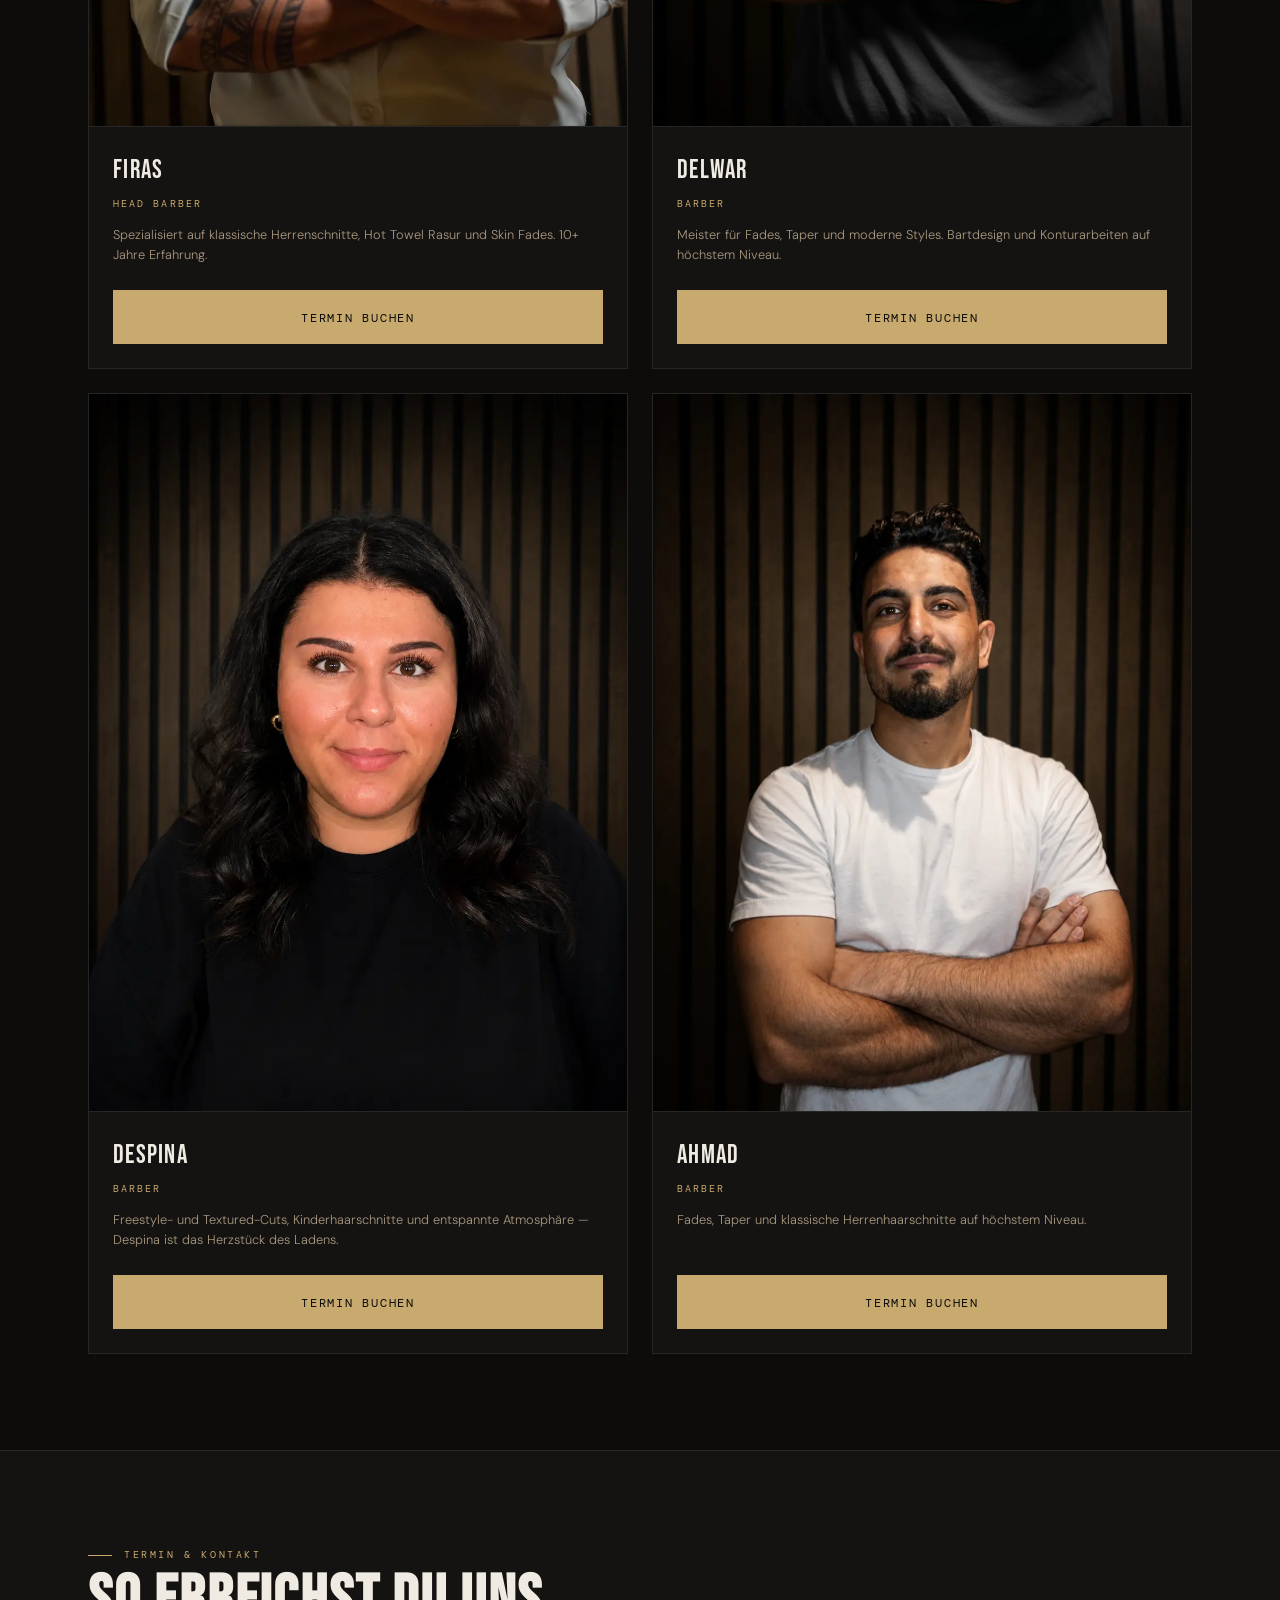
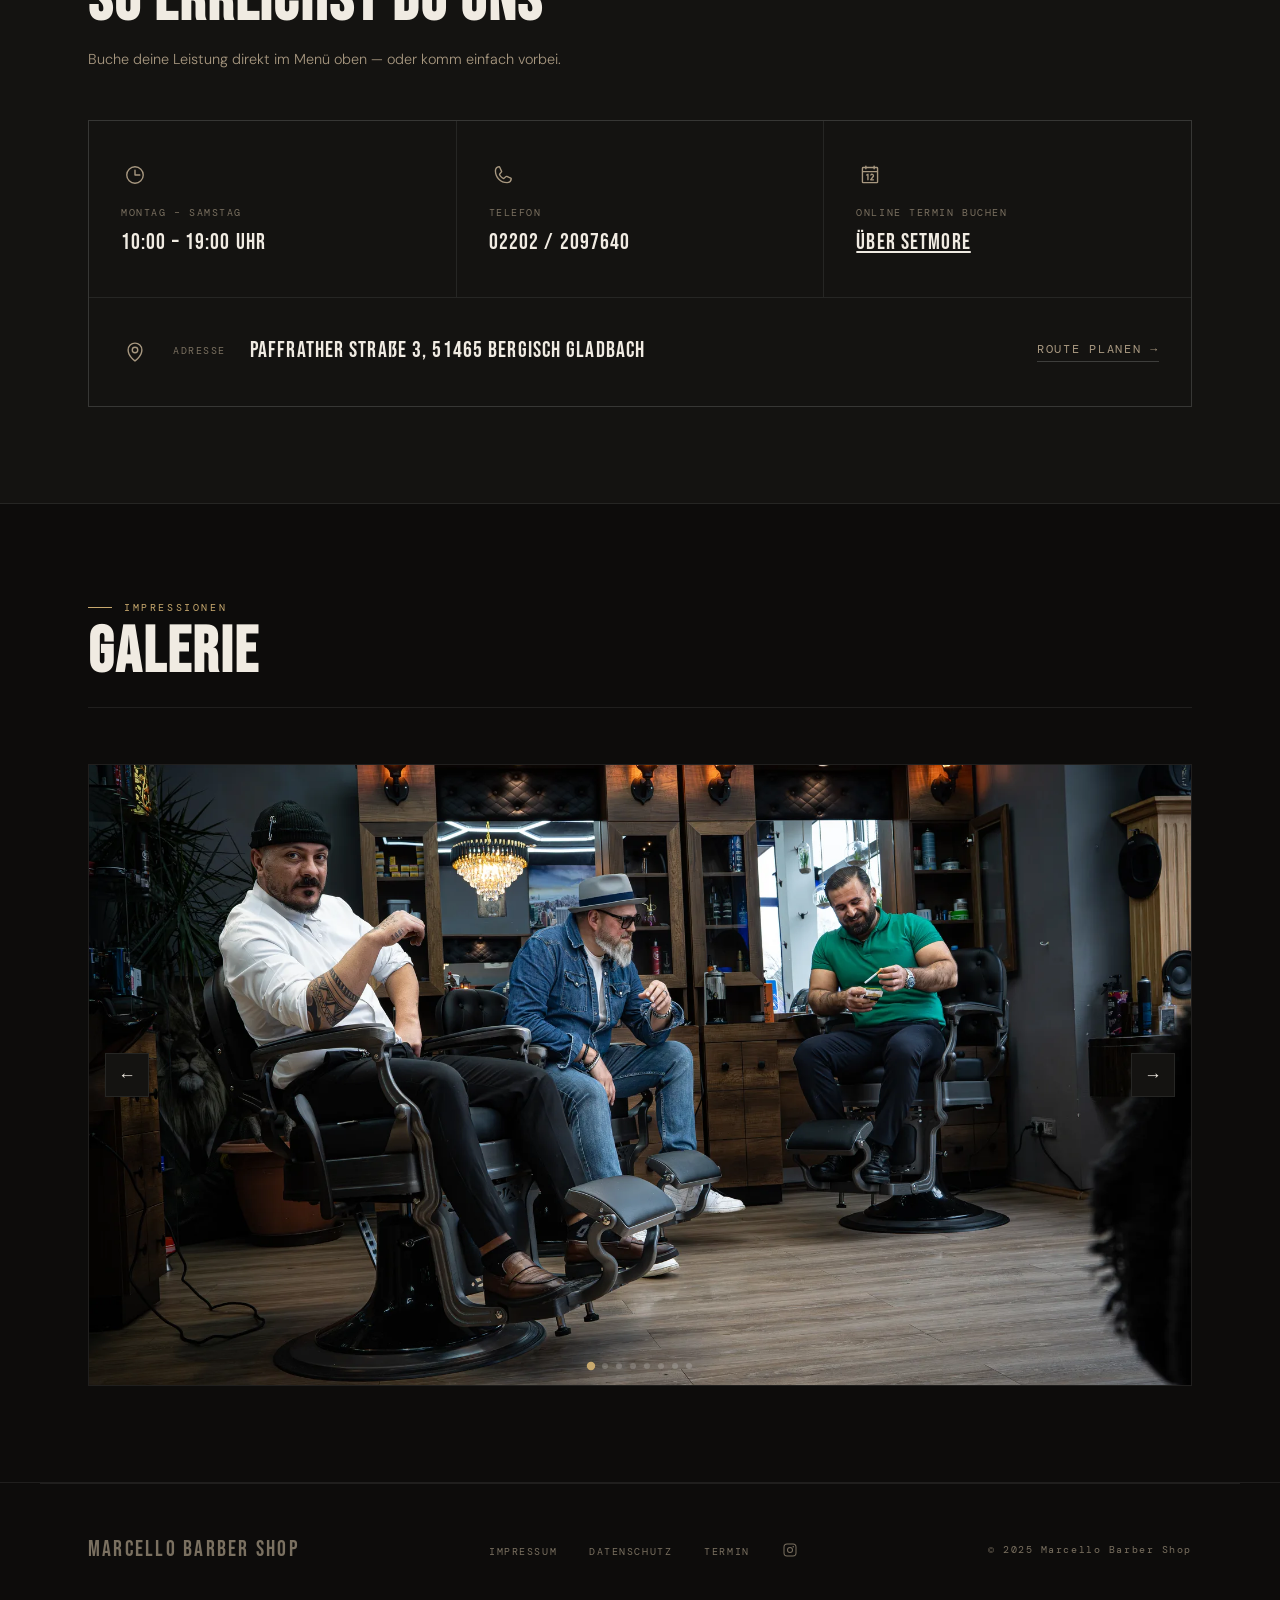
==== commit 948f29ca: "fix: update opening hours and contact information in the info card section" ====
--- a/index.html
+++ b/index.html
@@ -307,21 +307,8 @@
                 height="22"
               />
             </div>
-            <div class="info-card-label">Montag – Freitag</div>
+            <div class="info-card-label">Montag – Samstag</div>
             <div class="info-card-value">10:00 – 19:00 Uhr</div>
-          </div>
-
-          <div class="info-card">
-            <div class="info-card-icon">
-              <img
-                src="./assets/icons/calendar.svg"
-                alt="Samstag"
-                width="22"
-                height="22"
-              />
-            </div>
-            <div class="info-card-label">Samstag</div>
-            <div class="info-card-value">10:00 – 17:00 Uhr</div>
           </div>
 
           <div class="info-card">
@@ -337,6 +324,19 @@
             <div class="info-card-value">
               <a class="phone-link" href="tel:022022097640">02202 / 2097640</a>
             </div>
+          </div>
+
+          <div class="info-card">
+            <div class="info-card-icon">
+              <img
+                src="./assets/icons/calendar.svg"
+                alt="Samstag"
+                width="22"
+                height="22"
+              />
+            </div>
+            <div class="info-card-label">Online Termin buchen</div>
+            <a class="info-card-value" href="https://barbershopmarcello.setmore.com/" target="_blank" rel="noopener noreferrer">über setmore</a>
           </div>
 
           <div class="info-card info-card--wide">
